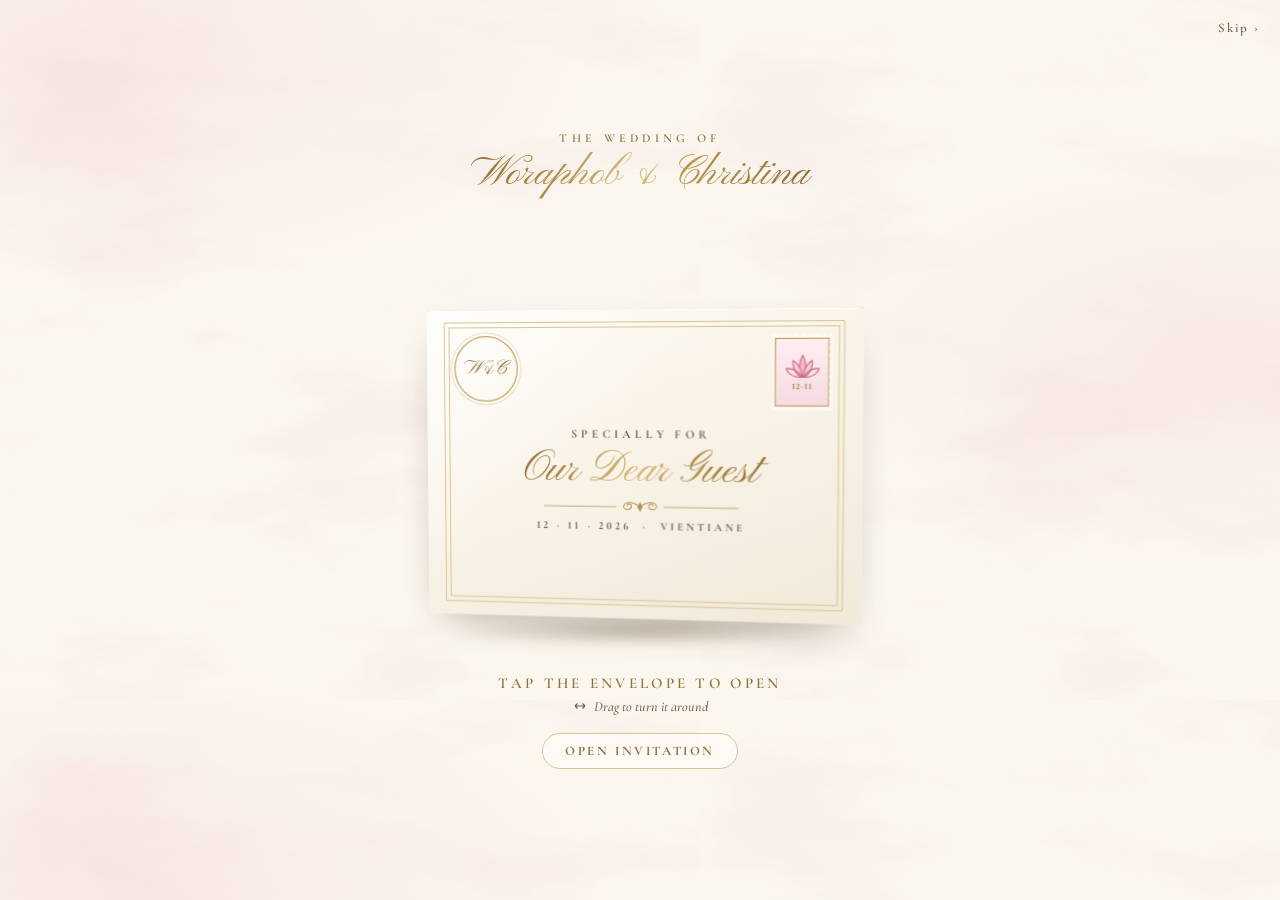
==== index.html @ e035a431 "Wedding e-invitation: 3D envelope landing page and invitation Co-Authored-By: Claude Opus 5.5 <norep" ====
<!DOCTYPE html>
<html lang="en">
<head>
<meta charset="UTF-8">
<meta name="viewport" content="width=device-width, initial-scale=1, viewport-fit=cover">
<title>Woraphob &amp; Christina — You're Invited</title>
<meta name="description" content="A personal invitation to the wedding of Woraphob & Christina — 12 November 2026.">
<link rel="preconnect" href="https://fonts.googleapis.com">
<link rel="preconnect" href="https://fonts.gstatic.com" crossorigin>
<link href="https://fonts.googleapis.com/css2?family=Pinyon+Script&family=Cormorant+Garamond:ital,wght@0,500;0,600;0,700;1,500&display=swap" rel="stylesheet">
<link rel="prefetch" href="invitation.html">
<style>
  :root {
    --ivory: #fbf7ef;
    --paper: #fffcf6;
    --paper-deep: #f3ebdc;
    --gold: #b4934a;
    --gold-dark: #8f7237;
    --gold-light: #d8c393;
    --ink: #3a3327;
    --ink-soft: #6b6250;
    --pink: #e7a3b3;
    --pink-deep: #c9677f;
    --pink-wash: rgba(240, 196, 206, 0.28);
    --script: 'Pinyon Script', cursive;
    --serif: 'Cormorant Garamond', Georgia, serif;
    color-scheme: light;
  }

  * { box-sizing: border-box; }
  html, body { margin: 0; height: 100%; }

  body {
    font-family: var(--serif);
    font-weight: 500;
    font-variant-numeric: lining-nums;
    color: var(--ink);
    background-color: var(--ivory);
    background-image:
      radial-gradient(60% 40% at 8% 6%, var(--pink-wash), transparent 70%),
      radial-gradient(50% 35% at 96% 40%, var(--pink-wash), transparent 70%),
      radial-gradient(60% 40% at 10% 100%, var(--pink-wash), transparent 70%),
      url("data:image/svg+xml,%3Csvg xmlns='http://www.w3.org/2000/svg' width='700' height='700'%3E%3Cfilter id='m'%3E%3CfeTurbulence type='fractalNoise' baseFrequency='.0045 .011' numOctaves='5' seed='11'/%3E%3CfeColorMatrix values='0 0 0 0 .86 0 0 0 0 .62 0 0 0 0 .68 0 0 0 -3.2 1.62'/%3E%3C/filter%3E%3Crect width='100%25' height='100%25' filter='url(%23m)' opacity='.22'/%3E%3C/svg%3E");
    overflow: hidden;
    -webkit-tap-highlight-color: transparent;
  }

  .page {
    min-height: 100svh;
    display: flex;
    flex-direction: column;
    align-items: center;
    justify-content: center;
    gap: 0;
    padding: calc(24px + env(safe-area-inset-top, 0px)) 16px calc(24px + env(safe-area-inset-bottom, 0px));
    text-align: center;
    transition: transform 0.9s cubic-bezier(.5, 0, .2, 1);
  }

  .eyebrow {
    margin: 0;
    font-size: 12px;
    font-weight: 600;
    letter-spacing: 0.36em;
    color: var(--gold-dark);
  }
  .couple {
    margin: 2px 0 0;
    font-family: var(--script);
    font-weight: 400;
    font-size: clamp(30px, 8.4vw, 42px);
    line-height: 1.3;
    padding: 0 0.25em;
    background: linear-gradient(100deg, #8a6d33 0%, #b4934a 30%, #d9bf7e 48%, #b4934a 64%, #8a6d33 100%);
    -webkit-background-clip: text;
    background-clip: text;
    -webkit-text-fill-color: transparent;
  }

  /* ================= 3D envelope ================= */
  .scene {
    position: relative;
    width: min(86vw, 440px);
    aspect-ratio: 1.42;
    margin: clamp(56px, 12vh, 110px) 0 clamp(30px, 6vh, 56px);
    perspective: 1400px;
    touch-action: none;
    cursor: grab;
    user-select: none;
    -webkit-user-select: none;
    outline: none;
  }
  .scene:active { cursor: grabbing; }
  .scene:focus-visible .env { filter: drop-shadow(0 0 6px rgba(180, 147, 74, 0.8)); }

  .ground {
    position: absolute;
    left: 8%;
    right: 8%;
    bottom: -26px;
    height: 30px;
    background: radial-gradient(closest-side, rgba(80, 60, 30, 0.28), transparent);
    filter: blur(4px);
    pointer-events: none;
  }

  .env {
    position: absolute;
    inset: 0;
    transform-style: preserve-3d;
    will-change: transform;
  }

  .face, .b-layer {
    position: absolute;
    inset: 0;
    -webkit-backface-visibility: hidden;
    backface-visibility: hidden;
    border-radius: 5px;
  }

  .paper {
    background:
      linear-gradient(135deg, rgba(255,255,255,.7), rgba(255,255,255,0) 40%),
      url("data:image/svg+xml,%3Csvg xmlns='http://www.w3.org/2000/svg' width='200' height='200'%3E%3Cfilter id='p'%3E%3CfeTurbulence type='fractalNoise' baseFrequency='.9' numOctaves='2' seed='3'/%3E%3CfeColorMatrix values='0 0 0 0 .55 0 0 0 0 .47 0 0 0 0 .33 0 0 0 .06 0'/%3E%3C/filter%3E%3Crect width='100%25' height='100%25' filter='url(%23p)'/%3E%3C/svg%3E"),
      linear-gradient(160deg, var(--paper) 0%, #faf4e8 55%, var(--paper-deep) 100%);
  }

  /* ---------- front (address side) ---------- */
  .front {
    transform: translateZ(1px);
    box-shadow: 0 1px 0 rgba(255,255,255,.8) inset, 0 18px 40px -18px rgba(70, 50, 20, 0.45);
    overflow: hidden;
  }
  .f-frame {
    position: absolute;
    inset: 4%;
    border: 1px solid var(--gold-light);
    border-radius: 2px;
  }
  .f-frame::after {
    content: "";
    position: absolute;
    inset: 4px;
    border: 0.5px solid var(--gold-light);
  }
  .monogram {
    position: absolute;
    top: 8.5%;
    left: 6.5%;
    width: 15%;
    aspect-ratio: 1;
    border-radius: 50%;
    border: 1px solid var(--gold);
    display: flex;
    align-items: center;
    justify-content: center;
    font-family: var(--script);
    font-size: clamp(14px, 4.2vw, 21px);
    color: var(--gold-dark);
    box-shadow: 0 0 0 3px var(--paper), 0 0 0 3.5px var(--gold-light);
  }
  .stamp {
    position: absolute;
    top: 8%;
    right: 6.5%;
    width: 14%;
    aspect-ratio: 0.82;
    background: #fff9f2;
    padding: 4px;
    filter: drop-shadow(0 1px 1.5px rgba(80, 60, 30, 0.3));
    -webkit-mask:
      linear-gradient(#000 0 0) content-box,
      radial-gradient(circle, transparent 1.8px, #000 2.1px) -3.5px -3.5px / 7px 7px;
            mask:
      linear-gradient(#000 0 0) content-box,
      radial-gradient(circle, transparent 1.8px, #000 2.1px) -3.5px -3.5px / 7px 7px;
  }
  .stamp-in {
    width: 100%;
    height: 100%;
    border: 1px solid var(--gold);
    background: linear-gradient(180deg, #fdeef1, #f7dbe2);
    display: flex;
    flex-direction: column;
    align-items: center;
    justify-content: center;
    gap: 1px;
    color: var(--gold-dark);
    font-size: clamp(6px, 1.7vw, 8.5px);
    font-weight: 700;
    letter-spacing: 0.1em;
  }
  .stamp-in svg { width: 70%; height: auto; }
  .addr {
    position: absolute;
    inset: 22% 10% 12%;
    display: flex;
    flex-direction: column;
    align-items: center;
    justify-content: center;
  }
  .addr .for {
    font-size: clamp(9px, 2.6vw, 12px);
    font-weight: 700;
    letter-spacing: 0.34em;
    color: var(--ink-soft);
  }
  .guest {
    margin: 2px 0 0;
    font-family: var(--script);
    font-weight: 400;
    font-size: clamp(28px, 8.6vw, 44px);
    line-height: 1.25;
    white-space: nowrap;
    padding: 0 0.3em;
    max-width: 100%;
    background: linear-gradient(100deg, #8a6d33 0%, #b4934a 30%, #d9bf7e 48%, #b4934a 64%, #8a6d33 100%);
    -webkit-background-clip: text;
    background-clip: text;
    -webkit-text-fill-color: transparent;
  }
  .addr .rule { width: 62%; height: 14px; color: var(--gold); margin-top: 2px; }
  .addr .when {
    margin-top: 6px;
    font-size: clamp(8px, 2.3vw, 11px);
    font-weight: 700;
    letter-spacing: 0.28em;
    color: var(--ink-soft);
  }

  /* ---------- back (flap side) ---------- */
  .back {
    position: absolute;
    inset: 0;
    transform-style: preserve-3d;
    transform: rotateY(180deg) translateZ(1px);
  }
  .liner {
    transform: translateZ(0);
    background-color: #f5dbe1;
    background-image:
      url("data:image/svg+xml,%3Csvg xmlns='http://www.w3.org/2000/svg' width='44' height='44' viewBox='0 0 44 44'%3E%3Cg fill='none' stroke='%23b4934a' stroke-width='.9' opacity='.55'%3E%3Cpath d='M22 30c-3-4-3-10 0-15 3 5 3 11 0 15z'/%3E%3Cpath d='M22 30c-5-1-8-6-7-11 4 2 6 6 7 11zM22 30c5-1 8-6 7-11-4 2-6 6-7 11z'/%3E%3C/g%3E%3C/svg%3E"),
      linear-gradient(180deg, #f8e3e8, #eec9d2);
    background-size: 22px 22px, auto;
    box-shadow: inset 0 0 18px rgba(150, 80, 100, 0.25);
  }
  .card {
    position: absolute;
    left: 5%;
    right: 5%;
    top: 5%;
    bottom: 5%;
    transform: translateZ(1px);
    -webkit-backface-visibility: hidden;
    backface-visibility: hidden;
    border-radius: 3px;
    display: flex;
    flex-direction: column;
    align-items: center;
    justify-content: flex-start;
    padding-top: 7%;
    box-shadow: 0 -4px 14px -6px rgba(60, 40, 20, 0.35);
  }
  .card::before {
    content: "";
    position: absolute;
    inset: 5%;
    border: 1px solid var(--gold-light);
    pointer-events: none;
  }
  .card .c-eyebrow {
    font-size: clamp(7px, 2vw, 10px);
    font-weight: 700;
    letter-spacing: 0.32em;
    color: var(--gold-dark);
  }
  .card .c-names {
    font-family: var(--script);
    font-size: clamp(18px, 5.4vw, 28px);
    line-height: 1.35;
    white-space: nowrap;
    color: var(--gold-dark);
  }
  .card .c-date {
    font-size: clamp(8px, 2.3vw, 11px);
    font-weight: 700;
    letter-spacing: 0.28em;
    color: var(--ink-soft);
  }
  .pocket {
    transform: translateZ(2px);
    border-radius: 5px;
    overflow: visible;
  }
  .pocket svg, .flap svg { position: absolute; inset: 0; width: 100%; height: 100%; display: block; overflow: visible; }

  .flap {
    position: absolute;
    left: 0;
    right: 0;
    top: 0;
    height: 60%;
    transform-origin: 50% 0;
    transform-style: preserve-3d;
    transform: translateZ(3px) rotateX(0deg);
  }
  .flap-out, .flap-in {
    position: absolute;
    inset: 0;
    -webkit-backface-visibility: hidden;
    backface-visibility: hidden;
  }
  .flap-out { filter: drop-shadow(0 3px 3px rgba(70, 50, 20, 0.22)); }
  .flap-in { transform: rotateX(180deg); }

  .seal {
    position: absolute;
    left: 50%;
    top: 100%;
    width: 20%;
    aspect-ratio: 1;
    transform: translate(-50%, -62%) translateZ(1px);
    -webkit-backface-visibility: hidden;
    backface-visibility: hidden;
  }
  .seal .half {
    position: absolute;
    inset: 0;
    transition: transform 0.5s cubic-bezier(.3, .6, .4, 1), opacity 0.5s ease;
  }
  .seal .half.l { clip-path: polygon(0 0, 52% 0, 46% 30%, 55% 52%, 45% 74%, 52% 100%, 0 100%); }
  .seal .half.r { clip-path: polygon(52% 0, 100% 0, 100% 100%, 52% 100%, 45% 74%, 55% 52%, 46% 30%); }
  .seal svg { width: 100%; height: 100%; display: block; filter: drop-shadow(0 2px 2px rgba(90, 30, 50, 0.35)); }

  /* ---------- open sequence ---------- */
  .env.is-open .seal .half.l { transform: translate(-14%, 10%) rotate(-24deg); opacity: 0; }
  .env.is-open .seal .half.r { transform: translate(14%, 10%) rotate(24deg); opacity: 0; }
  .env.is-open .flap { animation: flapOpen 0.9s cubic-bezier(.45, 0, .25, 1) 0.35s forwards; }
  .env.is-open .card { animation: cardOut 1s cubic-bezier(.3, .1, .2, 1) 1.2s forwards; }

  @keyframes flapOpen {
    0%   { transform: translateZ(3px) rotateX(0deg); }
    49%  { transform: translateZ(3px) rotateX(88deg); }
    51%  { transform: translateZ(-1px) rotateX(92deg); }
    100% { transform: translateZ(-1px) rotateX(180deg); }
  }
  @keyframes cardOut {
    to { transform: translateZ(1px) translateY(-68%); }
  }

  body.leaving .page { transform: scale(1.35) translateY(8%); }
  .veil {
    position: fixed;
    inset: 0;
    background: var(--ivory);
    opacity: 0;
    pointer-events: none;
    transition: opacity 0.8s ease;
    z-index: 10;
  }
  body.leaving .veil { opacity: 1; }

  /* ---------- hints & buttons ---------- */
  .hint {
    margin: 0;
    font-size: 15px;
    font-weight: 600;
    letter-spacing: 0.22em;
    text-transform: uppercase;
    color: var(--gold-dark);
    animation: breathe 2.6s ease-in-out infinite;
  }
  .sub-hint {
    margin: 6px 0 0;
    display: inline-flex;
    align-items: center;
    gap: 6px;
    font-size: 14px;
    font-style: italic;
    color: var(--ink-soft);
  }
  .sub-hint svg { width: 16px; height: 16px; }
  .open-btn {
    margin-top: 18px;
    padding: 9px 22px;
    border-radius: 999px;
    border: 1px solid var(--gold-light);
    background: rgba(255, 253, 248, 0.7);
    color: var(--gold-dark);
    font-family: var(--serif);
    font-size: 13px;
    font-weight: 700;
    letter-spacing: 0.2em;
    text-transform: uppercase;
    cursor: pointer;
  }
  .open-btn:hover { border-color: var(--gold); }
  .skip {
    position: fixed;
    top: calc(14px + env(safe-area-inset-top, 0px));
    right: 16px;
    font-size: 13px;
    font-weight: 600;
    letter-spacing: 0.16em;
    color: var(--ink-soft);
    text-decoration: none;
    padding: 6px 4px;
    z-index: 5;
  }
  .skip:hover { color: var(--gold-dark); }
  .controls {
    display: flex;
    flex-direction: column;
    align-items: center;
    transition: opacity 0.4s ease;
  }
  body.opening .controls, body.opening .skip { opacity: 0; pointer-events: none; }

  @keyframes breathe { 50% { opacity: 0.55; } }

  @media (prefers-reduced-motion: reduce) {
    .hint { animation: none; }
    .page { transition: none; }
  }
</style>
</head>
<body>
  <a class="skip" id="skip" href="invitation.html">Skip ›</a>

  <main class="page">
    <p class="eyebrow">THE WEDDING OF</p>
    <p class="couple">Woraphob &amp; Christina</p>

    <div class="scene" id="scene" tabindex="0" role="button" aria-label="Your invitation envelope. Press Enter to open it.">
      <div class="ground" aria-hidden="true"></div>
      <div class="env" id="env">

        <!-- FRONT: guest name -->
        <div class="face front paper">
          <div class="f-frame"></div>
          <div class="monogram" aria-hidden="true">W&amp;C</div>
          <div class="stamp" aria-hidden="true">
            <div class="stamp-in">
              <svg viewBox="0 0 54 40"><g fill="none" stroke="#c9677f" stroke-width="1.6" stroke-linejoin="round"><path d="M27 36 C21 28 21 14 27 4 C33 14 33 28 27 36 Z" fill="#f4bcc9"/><path d="M27 36 C18 34 12 24 13 12 C20 16 25 24 27 36" fill="#f7cdd7"/><path d="M27 36 C36 34 42 24 41 12 C34 16 29 24 27 36" fill="#f7cdd7"/><path d="M27 36 C16 38 6 32 3 24 C12 22 20 28 27 36"/><path d="M27 36 C38 38 48 32 51 24 C42 22 34 28 27 36"/></g></svg>
              <span>12·11</span>
            </div>
          </div>
          <div class="addr">
            <span class="for">SPECIALLY FOR</span>
            <p class="guest" id="guestName">Our Dear Guest</p>
            <svg class="rule" viewBox="0 0 320 22" aria-hidden="true" preserveAspectRatio="xMidYMid meet">
              <g fill="none" stroke="currentColor" stroke-linecap="round">
                <path d="M6 11 H122 M198 11 H314" stroke-width="1.2"/>
                <path d="M160 11 C150 2 136 2 134 9 C132 16 144 17 146 11 C148 6 140 5 139 9 M160 11 C170 2 184 2 186 9 C188 16 176 17 174 11 C172 6 180 5 181 9" stroke-width="1.6"/>
              </g>
              <path d="M160 3 L164 11 L160 19 L156 11 Z" fill="currentColor"/>
            </svg>
            <span class="when">12 · 11 · 2026 &nbsp;·&nbsp; VIENTIANE</span>
          </div>
        </div>

        <!-- BACK: flap, seal, card inside -->
        <div class="back">
          <div class="b-layer liner"></div>

          <div class="card paper">
            <span class="c-eyebrow">YOU ARE INVITED</span>
            <span class="c-names">Woraphob &amp; Christina</span>
            <span class="c-date">12 . 11 . 2026</span>
          </div>

          <div class="b-layer pocket">
            <svg viewBox="0 0 142 100" preserveAspectRatio="none" aria-hidden="true">
              <defs>
                <linearGradient id="pkSide" x1="0" y1="0" x2="1" y2="0">
                  <stop offset="0" stop-color="#f7f0e2"/><stop offset="1" stop-color="#fffaf1"/>
                </linearGradient>
                <linearGradient id="pkBottom" x1="0" y1="1" x2="0" y2="0">
                  <stop offset="0" stop-color="#fbf5ea"/><stop offset="1" stop-color="#fffdf8"/>
                </linearGradient>
              </defs>
              <!-- side flaps -->
              <path d="M0 2 Q0 0 2 0 L66 52 L2 100 Q0 100 0 98 Z" fill="url(#pkSide)"/>
              <path d="M142 2 Q142 0 140 0 L76 52 L140 100 Q142 100 142 98 Z" fill="url(#pkSide)"/>
              <!-- bottom flap -->
              <path d="M0 98 L64 46 Q71 41 78 46 L142 98 Q142 100 139 100 H3 Q0 100 0 98 Z" fill="url(#pkBottom)"/>
              <g fill="none" stroke="#d9c9a6" stroke-width=".35">
                <path d="M0 98 L64 46 Q71 41 78 46 L142 98"/>
              </g>
              <path d="M3 99 H139" stroke="#d8c393" stroke-width=".6" fill="none"/>
            </svg>
          </div>

          <div class="flap" id="flap">
            <div class="flap-out">
              <svg viewBox="0 0 142 60" preserveAspectRatio="none" aria-hidden="true">
                <defs>
                  <linearGradient id="flapG" x1="0" y1="0" x2="0" y2="1">
                    <stop offset="0" stop-color="#fbf5ea"/><stop offset="1" stop-color="#fffdf8"/>
                  </linearGradient>
                </defs>
                <path d="M0 0 H142 L79 55 Q71 61 63 55 Z" fill="url(#flapG)"/>
                <path d="M4 1.2 H138 L78.5 53.3 Q71 59 63.5 53.3 Z" fill="none" stroke="#b4934a" stroke-width=".5" opacity=".8"/>
              </svg>
            </div>
            <div class="flap-in">
              <svg viewBox="0 0 142 60" preserveAspectRatio="none" aria-hidden="true">
                <defs>
                  <pattern id="linerPat" width="11" height="11" patternUnits="userSpaceOnUse">
                    <path d="M5.5 8c-.8-1-.8-2.6 0-3.8.8 1.2.8 2.8 0 3.8z" fill="none" stroke="#b4934a" stroke-width=".3" opacity=".6"/>
                  </pattern>
                </defs>
                <path d="M0 60 H142 L79 5 Q71 -1 63 5 Z" fill="#f2d0d8"/>
                <path d="M0 60 H142 L79 5 Q71 -1 63 5 Z" fill="url(#linerPat)"/>
                <path d="M4 58.8 H138 L78.5 6.7 Q71 1 63.5 6.7 Z" fill="none" stroke="#b4934a" stroke-width=".6"/>
              </svg>
            </div>
            <div class="seal" aria-hidden="true">
              <div class="half l"><svg viewBox="0 0 100 100"><use href="#waxSeal"/></svg></div>
              <div class="half r"><svg viewBox="0 0 100 100"><use href="#waxSeal"/></svg></div>
            </div>
          </div>
        </div>
      </div>
    </div>

    <div class="controls">
      <p class="hint" id="hint">Tap the envelope to open</p>
      <p class="sub-hint">
        <svg viewBox="0 0 16 16" fill="none" stroke="currentColor" stroke-width="1.1" aria-hidden="true"><path d="M3 8 H13 M3 8 L5.5 5.5 M3 8 L5.5 10.5 M13 8 L10.5 5.5 M13 8 L10.5 10.5"/></svg>
        Drag to turn it around
      </p>
      <button class="open-btn" id="openBtn" type="button">Open invitation</button>
    </div>
  </main>
  <div class="veil" aria-hidden="true"></div>

  <!-- wax seal artwork -->
  <svg width="0" height="0" style="position:absolute" aria-hidden="true">
    <defs>
      <radialGradient id="wax" cx=".36" cy=".3" r=".8">
        <stop offset="0" stop-color="#e59aac"/>
        <stop offset=".45" stop-color="#c25c77"/>
        <stop offset="1" stop-color="#8b2f4b"/>
      </radialGradient>
      <radialGradient id="waxIn" cx=".6" cy=".7" r=".7">
        <stop offset="0" stop-color="#d77891"/>
        <stop offset="1" stop-color="#a8425f"/>
      </radialGradient>
      <g id="waxSeal">
        <path d="M50 3 C60 2 66 8 74 9 C83 11 90 18 93 27 C96 35 98 42 97 51 C96 61 99 68 93 76 C87 85 79 90 70 94 C61 98 55 97 48 97 C39 98 31 96 24 91 C16 86 9 80 6 71 C2 62 3 55 3 47 C3 38 5 31 11 23 C17 15 24 10 33 6 C39 4 44 3 50 3 Z" fill="url(#wax)"/>
        <circle cx="50" cy="50" r="31" fill="url(#waxIn)" stroke="#8b2f4b" stroke-width="1.4"/>
        <circle cx="50" cy="50" r="27" fill="none" stroke="#f0b6c4" stroke-width=".9" opacity=".7"/>
        <g fill="none" stroke="#f7d3dc" stroke-width="1.8" stroke-linejoin="round" opacity=".95" transform="translate(23 30)">
          <path d="M27 36 C21 28 21 14 27 4 C33 14 33 28 27 36 Z"/>
          <path d="M27 36 C18 34 12 24 13 12 C20 16 25 24 27 36"/>
          <path d="M27 36 C36 34 42 24 41 12 C34 16 29 24 27 36"/>
          <path d="M27 36 C16 38 6 32 3 24 C12 22 20 28 27 36"/>
          <path d="M27 36 C38 38 48 32 51 24 C42 22 34 28 27 36"/>
        </g>
        <path d="M22 26 C28 16 40 11 52 12" fill="none" stroke="#fff" stroke-width="3" stroke-linecap="round" opacity=".35"/>
      </g>
    </defs>
  </svg>

<script>
(function () {
  /* ---------- guest name from the link: ?g=<base64url name> or ?name=<plain> ---------- */
  var params = new URLSearchParams(location.search);
  function decodeName(g) {
    try {
      var b64 = g.replace(/-/g, '+').replace(/_/g, '/');
      while (b64.length % 4) b64 += '=';
      var bin = atob(b64);
      var bytes = new Uint8Array(bin.length);
      for (var i = 0; i < bin.length; i++) bytes[i] = bin.charCodeAt(i);
      return new TextDecoder().decode(bytes).trim();
    } catch (e) { return ''; }
  }
  var guest = (params.get('g') ? decodeName(params.get('g')) : (params.get('name') || '')).slice(0, 80);
  var nameEl = document.getElementById('guestName');
  if (guest) {
    nameEl.textContent = guest;
    document.title = 'For ' + guest + ' — Woraphob & Christina';
  }

  // shrink the name until it fits the envelope
  function fitName() {
    nameEl.style.fontSize = '';
    var box = nameEl.parentElement.clientWidth;
    var size = parseFloat(getComputedStyle(nameEl).fontSize);
    while (nameEl.scrollWidth > box && size > 14) {
      size -= 1;
      nameEl.style.fontSize = size + 'px';
    }
  }

  var target = 'invitation.html' + location.search;
  document.getElementById('skip').href = target;

  /* ---------- rotation state ---------- */
  var scene = document.getElementById('scene');
  var env = document.getElementById('env');
  var reduce = matchMedia('(prefers-reduced-motion: reduce)').matches;
  var rx = -8, ry = -14;           // user-controlled pose
  var drag = null, opening = false, t0 = performance.now();

  function render(now) {
    var sway = (drag || opening || reduce) ? 0 : 1;
    var t = (now - t0) / 1000;
    var sx = Math.sin(t * 0.9) * 3 * sway;
    var sy = Math.sin(t * 0.6) * 7 * sway;
    env.style.transform = 'rotateX(' + (rx + sx) + 'deg) rotateY(' + (ry + sy) + 'deg)';
    if (!drag && !opening) rx += (-6 - rx) * 0.03;      // drift back to a gentle tilt
    requestAnimationFrame(render);
  }
  requestAnimationFrame(render);

  scene.addEventListener('pointerdown', function (e) {
    if (opening) return;
    drag = { x: e.clientX, y: e.clientY, rx: rx, ry: ry, t: performance.now(), moved: 0 };
    scene.setPointerCapture(e.pointerId);
  });
  scene.addEventListener('pointermove', function (e) {
    if (!drag) return;
    var dx = e.clientX - drag.x, dy = e.clientY - drag.y;
    drag.moved = Math.max(drag.moved, Math.abs(dx) + Math.abs(dy));
    ry = drag.ry + dx * 0.55;
    rx = Math.max(-40, Math.min(40, drag.rx - dy * 0.35));
  });
  function endDrag(e) {
    if (!drag) return;
    var tap = drag.moved < 8 && performance.now() - drag.t < 500;
    drag = null;
    if (tap && e.type === 'pointerup') open();
  }
  scene.addEventListener('pointerup', endDrag);
  scene.addEventListener('pointercancel', endDrag);
  scene.addEventListener('keydown', function (e) {
    if (e.key === 'Enter' || e.key === ' ') { e.preventDefault(); open(); }
  });
  document.getElementById('openBtn').addEventListener('click', open);

  /* ---------- open sequence ---------- */
  function tween(fromX, fromY, toX, toY, ms, done) {
    var start = performance.now();
    (function step(now) {
      var p = Math.min(1, (now - start) / ms);
      var k = p < 0.5 ? 4 * p * p * p : 1 - Math.pow(-2 * p + 2, 3) / 2;
      rx = fromX + (toX - fromX) * k;
      ry = fromY + (toY - fromY) * k;
      if (p < 1) requestAnimationFrame(step); else done();
    })(performance.now());
  }

  function leave() {
    document.body.classList.add('leaving');
    setTimeout(function () { location.href = target; }, reduce ? 150 : 850);
  }

  function open() {
    if (opening) return;
    opening = true;
    document.body.classList.add('opening');
    if (reduce) { leave(); return; }
    // turn to the flap side (nearest 180° + n·360°)
    var toY = 180 + 360 * Math.round((ry - 180) / 360);
    var turn = Math.abs(toY - ry) > 4 ? 900 : 200;
    tween(rx, ry, 0, toY, turn, function () {
      env.classList.add('is-open');
      setTimeout(leave, 2300);
    });
  }

  if (document.fonts && document.fonts.ready) document.fonts.ready.then(fitName);
  fitName();
  addEventListener('resize', fitName);
  // coming back via the browser's back button: reset
  addEventListener('pageshow', function (e) { if (e.persisted) location.reload(); });
})();
</script>
</body>
</html>
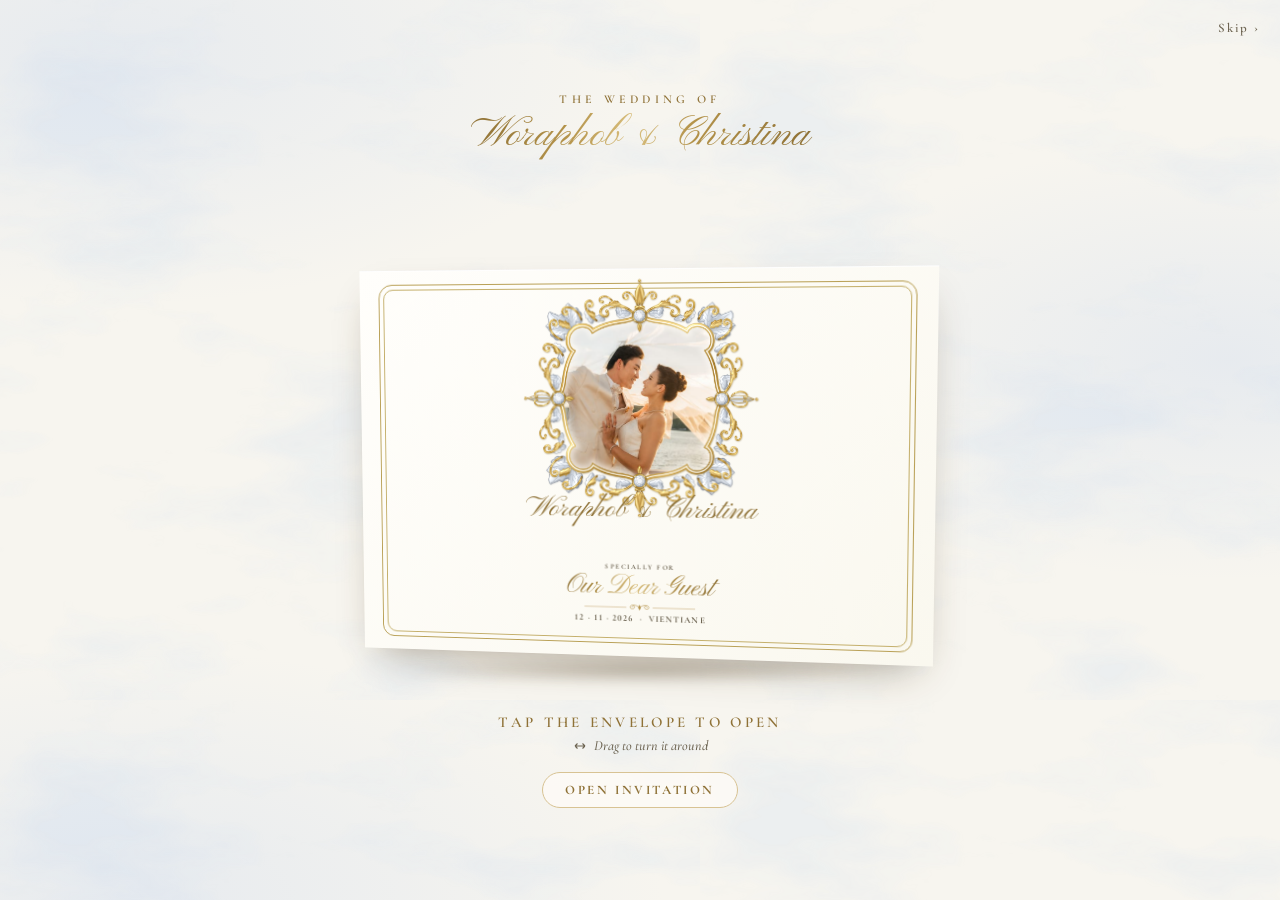
==== commit 4702feb6: "Restyle invitation with cornflowers and printed envelope schedule" ====
--- a/index.html
+++ b/index.html
@@ -19,9 +19,9 @@
     --gold-light: #d8c393;
     --ink: #3a3327;
     --ink-soft: #6b6250;
-    --pink: #e7a3b3;
-    --pink-deep: #c9677f;
-    --pink-wash: rgba(240, 196, 206, 0.28);
+    --blue: #7899d8;
+    --blue-deep: #456ab0;
+    --blue-wash: rgba(174, 198, 238, 0.22);
     --script: 'Pinyon Script', cursive;
     --serif: 'Cormorant Garamond', Georgia, serif;
     color-scheme: light;
@@ -37,10 +37,10 @@
     color: var(--ink);
     background-color: var(--ivory);
     background-image:
-      radial-gradient(60% 40% at 8% 6%, var(--pink-wash), transparent 70%),
-      radial-gradient(50% 35% at 96% 40%, var(--pink-wash), transparent 70%),
-      radial-gradient(60% 40% at 10% 100%, var(--pink-wash), transparent 70%),
-      url("data:image/svg+xml,%3Csvg xmlns='http://www.w3.org/2000/svg' width='700' height='700'%3E%3Cfilter id='m'%3E%3CfeTurbulence type='fractalNoise' baseFrequency='.0045 .011' numOctaves='5' seed='11'/%3E%3CfeColorMatrix values='0 0 0 0 .86 0 0 0 0 .62 0 0 0 0 .68 0 0 0 -3.2 1.62'/%3E%3C/filter%3E%3Crect width='100%25' height='100%25' filter='url(%23m)' opacity='.22'/%3E%3C/svg%3E");
+      radial-gradient(60% 40% at 8% 6%, var(--blue-wash), transparent 70%),
+      radial-gradient(50% 35% at 96% 40%, var(--blue-wash), transparent 70%),
+      radial-gradient(60% 40% at 10% 100%, var(--blue-wash), transparent 70%),
+      url("data:image/svg+xml,%3Csvg xmlns='http://www.w3.org/2000/svg' width='700' height='700'%3E%3Cfilter id='m'%3E%3CfeTurbulence type='fractalNoise' baseFrequency='.0045 .011' numOctaves='5' seed='11'/%3E%3CfeColorMatrix values='0 0 0 0 .55 0 0 0 0 .68 0 0 0 0 .86 0 0 0 -3.2 1.62'/%3E%3C/filter%3E%3Crect width='100%25' height='100%25' filter='url(%23m)' opacity='.22'/%3E%3C/svg%3E");
     overflow: hidden;
     -webkit-tap-highlight-color: transparent;
   }
@@ -423,6 +423,27 @@
     .hint { animation: none; }
     .page { transition: none; }
   }
+
+/* Ivory scalloped stationery, matched to the printed envelope reference. */
+body { overflow:auto; background-color:#f7f5ef; }
+.scene { width:min(90vw,580px); aspect-ratio:1.49; }
+.paper { background-color:#fffef8; background-image:linear-gradient(135deg,#fffefb,#faf8ef); }
+.face,.b-layer,.pocket { border-radius:0; }
+.f-frame { inset:3.5%; border-color:#b9a056; border-radius:14px 14px 12px 12px; }
+.f-frame::after { border-color:#c4af6b; border-radius:10px; }
+.envelope-portrait { position:absolute; width:43%;height:60%;left:28.5%;top:3%;overflow:visible; }
+.envelope-names { position:absolute;top:57%;left:4%;right:4%;margin:0;color:var(--gold-dark);font-family:var(--script);font-size:clamp(17px,4.8vw,29px); }
+.addr { inset:72% 12% 5%;justify-content:center; }
+.addr .for { font-size:7px;letter-spacing:.22em; }
+.guest { font-size:clamp(18px,5vw,28px);line-height:1.05; }
+.addr .when { font-size:clamp(6px,1.7vw,9px);margin-top:2px;letter-spacing:.12em; }
+.addr .rule { height:8px; }
+.flap { height:63%; }
+.seal { top:19%;width:22%;left:39%;transform:translateZ(1px);aspect-ratio:100/120; }
+.seal svg { filter:none; }
+.liner { background:#e7edf7;box-shadow:inset 0 0 18px #c7d2e5; }
+.card { border-radius:30% 30% 4px 4px / 12% 12% 4px 4px; }
+@media(max-height:650px){.scene{margin:50px 0 26px}.page{padding-top:45px}.couple{font-size:30px}}
 </style>
 </head>
 <body>
@@ -439,14 +460,217 @@
         <!-- FRONT: guest name -->
         <div class="face front paper">
           <div class="f-frame"></div>
-          <div class="monogram" aria-hidden="true">W&amp;C</div>
-          <div class="stamp" aria-hidden="true">
-            <div class="stamp-in">
-              <svg viewBox="0 0 54 40"><g fill="none" stroke="#c9677f" stroke-width="1.6" stroke-linejoin="round"><path d="M27 36 C21 28 21 14 27 4 C33 14 33 28 27 36 Z" fill="#f4bcc9"/><path d="M27 36 C18 34 12 24 13 12 C20 16 25 24 27 36" fill="#f7cdd7"/><path d="M27 36 C36 34 42 24 41 12 C34 16 29 24 27 36" fill="#f7cdd7"/><path d="M27 36 C16 38 6 32 3 24 C12 22 20 28 27 36"/><path d="M27 36 C38 38 48 32 51 24 C42 22 34 28 27 36"/></g></svg>
-              <span>12·11</span>
-            </div>
-          </div>
-          <div class="addr">
+          <svg class="envelope-portrait" viewBox="0 0 420 420" role="img"
+          aria-label="Woraphob and Christina in an ornate gold frame">
+          <defs><linearGradient id="gGold" x1="0" y1="0" x2="1" y2="1">
+        <stop offset="0" stop-color="#e6c877" />
+        <stop offset=".22" stop-color="#b38a36" />
+        <stop offset=".42" stop-color="#ecd28a" />
+        <stop offset=".62" stop-color="#a47c2e" />
+        <stop offset=".82" stop-color="#d2ad5c" />
+        <stop offset="1" stop-color="#86652a" />
+      </linearGradient>
+            <radialGradient id="gStone" cx=".38" cy=".32" r=".75">
+              <stop offset="0" stop-color="#ffffff" />
+              <stop offset=".35" stop-color="#eef1f5" />
+              <stop offset=".72" stop-color="#bfc6cf" />
+              <stop offset="1" stop-color="#858e9b" />
+            </radialGradient>
+            <linearGradient id="gSilver" x1="0" y1="0" x2="0" y2="1">
+              <stop offset="0" stop-color="#f7f8fa" />
+              <stop offset=".35" stop-color="#d3d8de" />
+              <stop offset="1" stop-color="#8f97a3" />
+            </linearGradient>
+
+            <!-- metallic bevel for the gold -->
+            <filter id="fGold" x="-15%" y="-15%" width="130%" height="130%" color-interpolation-filters="sRGB">
+              <feGaussianBlur in="SourceAlpha" stdDeviation="1" result="blur" />
+              <feSpecularLighting in="blur" surfaceScale="2.4" specularConstant=".9" specularExponent="22"
+                lighting-color="#fffae6" result="spec">
+                <feDistantLight azimuth="235" elevation="48" />
+              </feSpecularLighting>
+              <feComposite in="spec" in2="SourceAlpha" operator="in" result="specIn" />
+              <feComposite in="SourceGraphic" in2="specIn" operator="arithmetic" k1="0" k2="1" k3=".45" k4="0"
+                result="lit" />
+              <feDropShadow in="lit" dx=".5" dy="1.2" stdDeviation="1" flood-color="#6a4e1c" flood-opacity=".38" />
+            </filter>
+            <filter id="fSilver" x="-15%" y="-15%" width="130%" height="130%" color-interpolation-filters="sRGB">
+              <feGaussianBlur in="SourceAlpha" stdDeviation=".9" result="blur" />
+              <feSpecularLighting in="blur" surfaceScale="2" specularConstant=".8" specularExponent="14"
+                lighting-color="#ffffff" result="spec">
+                <feDistantLight azimuth="235" elevation="50" />
+              </feSpecularLighting>
+              <feComposite in="spec" in2="SourceAlpha" operator="in" result="specIn" />
+              <feComposite in="SourceGraphic" in2="specIn" operator="arithmetic" k1="0" k2="1" k3=".35" k4="0"
+                result="lit" />
+              <feDropShadow in="lit" dx=".4" dy="1" stdDeviation=".9" flood-color="#5d6470" flood-opacity=".3" />
+            </filter>
+            <filter id="fGlow" x="-10%" y="-10%" width="120%" height="120%">
+              <feGaussianBlur stdDeviation="5" />
+            </filter>
+
+            <!-- photo opening: four arches with pointed peaks, joined by diagonal lobes -->
+            <path id="pOpen" pathLength="1"
+              d="M210,64 C202,69 192,73 180,74.5 C158,77 138,83 124,93 C120,80 100,78 89,89 C78,100 80,120 93,124 C83,138 77,158 74.5,180 C73,192 69,202 64,210 C69,218 73,228 74.5,240 C77,262 83,282 93,296 C80,300 78,320 89,331 C100,342 120,340 124,327 C138,337 158,343 180,345.5 C192,347 202,351 210,356 C218,351 228,347 240,345.5 C262,343 282,337 296,327 C300,340 320,342 331,331 C342,320 340,300 327,296 C337,282 343,262 345.5,240 C347,228 351,218 356,210 C351,202 347,192 345.5,180 C343,158 337,138 327,124 C340,120 342,100 331,89 C320,78 300,80 296,93 C282,83 262,77 240,74.5 C228,73 218,69 210,64 Z" />
+            <clipPath id="clipOpen">
+              <path
+                d="M210,64 C202,69 192,73 180,74.5 C158,77 138,83 124,93 C120,80 100,78 89,89 C78,100 80,120 93,124 C83,138 77,158 74.5,180 C73,192 69,202 64,210 C69,218 73,228 74.5,240 C77,262 83,282 93,296 C80,300 78,320 89,331 C100,342 120,340 124,327 C138,337 158,343 180,345.5 C192,347 202,351 210,356 C218,351 228,347 240,345.5 C262,343 282,337 296,327 C300,340 320,342 331,331 C342,320 340,300 327,296 C337,282 343,262 345.5,240 C347,228 351,218 356,210 C351,202 347,192 345.5,180 C343,158 337,138 327,124 C340,120 342,100 331,89 C320,78 300,80 296,93 C282,83 262,77 240,74.5 C228,73 218,69 210,64 Z" />
+            </clipPath>
+
+            <!-- acanthus leaf, base at 0,0 pointing +x -->
+            <path id="pLeaf"
+              d="M0,0 C4,-8 10,-12 16,-10 C16,-16 22,-19 27,-15 C29,-20 36,-20 38,-15 C42,-15 46,-10 46,-5 C40,-4 36,0 30,1 C32,5 28,9 22,6 C20,10 12,10 10,5 C6,6 2,4 0,0 Z" />
+            <g id="leafS">
+              <use href="#pLeaf" fill="url(#gSilver)" stroke="#8b93a0" stroke-width=".8" />
+              <path
+                d="M3,0 C14,-3 28,-5 44,-6 M16,-3 C18,-7 22,-10 25,-12 M26,-4 C29,-8 32,-11 35,-13 M14,-1 C16,2 18,4 21,5"
+                fill="none" stroke="#858d99" stroke-width=".8" />
+            </g>
+            <g id="leafG">
+              <use href="#pLeaf" fill="url(#gGold)" />
+              <path d="M3,0 C14,-3 28,-5 44,-6" fill="none" stroke="#8a6b2f" stroke-width=".8" />
+            </g>
+
+            <!-- brilliant-cut stone in a gold setting -->
+            <symbol id="gem" viewBox="-14 -14 28 28">
+              <circle r="12.6" fill="url(#gGold)" stroke="#7a5f28" stroke-width=".6" />
+              <g fill="#e7cf8c" stroke="#7a5f28" stroke-width=".4">
+                <circle cx="7.6" cy="-7.6" r="2.3" />
+                <circle cx="-7.6" cy="-7.6" r="2.3" />
+                <circle cx="7.6" cy="7.6" r="2.3" />
+                <circle cx="-7.6" cy="7.6" r="2.3" />
+              </g>
+              <circle r="9.8" fill="url(#gStone)" stroke="#6f7784" stroke-width=".5" />
+              <path
+                d="M9.6 0L4.25 1.76L6.79 6.79L1.76 4.25L0 9.6L-1.76 4.25L-6.79 6.79L-4.25 1.76L-9.6 0L-4.25 -1.76L-6.79 -6.79L-1.76 -4.25L0 -9.6L1.76 -4.25L6.79 -6.79L4.25 -1.76Z"
+                fill="#ffffff" fill-opacity=".55" stroke="#8e96a2" stroke-width=".35" />
+              <polygon points="4.25,1.76 1.76,4.25 -1.76,4.25 -4.25,1.76 -4.25,-1.76 -1.76,-4.25 1.76,-4.25 4.25,-1.76"
+                fill="#f4f6f9" stroke="#9aa2ad" stroke-width=".4" />
+              <g stroke="#ffffff" stroke-width=".4" stroke-opacity=".9">
+                <path
+                  d="M4.25 1.76L8.87 3.67M1.76 4.25L3.67 8.87M-1.76 4.25L-3.67 8.87M-4.25 1.76L-8.87 3.67M-4.25 -1.76L-8.87 -3.67M-1.76 -4.25L-3.67 -8.87M1.76 -4.25L3.67 -8.87M4.25 -1.76L8.87 -3.67" />
+              </g>
+              <path d="M3 5.5 L7 2 L5 7 Z M-6 -3 L-3 -6 L-7 -6 Z" fill="#7d8694" fill-opacity=".45" />
+              <path d="M-3.4 -7.2 L-2.7 -4.6 L-0.2 -3.9 L-2.7 -3.2 L-3.4 -0.6 L-4.1 -3.2 L-6.6 -3.9 L-4.1 -4.6 Z"
+                fill="#fff" />
+            </symbol>
+
+            <!-- ===== one quadrant of silver filigree (top-left), mirrored into four ===== -->
+            <g id="silverQuad">
+              <g transform="translate(210 210)">
+                <g id="silverHalf">
+                  <use href="#leafS" transform="translate(-106 -136) rotate(-118) scale(.92)" />
+                  <use href="#leafS" transform="translate(-86 -134) rotate(-97) scale(.62)" />
+                  <use href="#leafS" transform="translate(-16 -152) rotate(188) scale(.56)" />
+                  <use href="#leafS" transform="translate(-62 -141) rotate(-156) scale(.5)" />
+                  <use href="#leafS" transform="translate(-34 -148) rotate(-122) scale(.46) scale(1 -1)" />
+                </g>
+                <use href="#silverHalf" transform="matrix(0 1 1 0 0 0)" />
+                <use href="#leafS" transform="translate(-124 -124) rotate(-135) scale(1.1)" />
+                <use href="#leafS" transform="translate(-127 -121) rotate(-166) scale(.72)" />
+                <use href="#leafS" transform="translate(-121 -127) rotate(-104) scale(.72) scale(1 -1)" />
+                <!-- side tip spear (upper half; mirrored below) -->
+                <path d="M-160 0 C-167 -8 -184 -9.5 -206 0 Z" fill="url(#gSilver)" stroke="#b08d44"
+                  stroke-width="1.1" />
+              </g>
+            </g>
+
+            <!-- ===== one quadrant of gold scrollwork (top-left), mirrored into four ===== -->
+            <g id="goldQuad">
+              <g transform="translate(210 210)">
+                <g id="goldHalf" fill="none" stroke="url(#gGold)" stroke-linecap="round">
+                  <!-- S1: large C-scroll sweeping from the gem and curling onto the band -->
+                  <path
+                    d="M-12 -153 C-22 -163 -38 -170 -54 -168 C-70 -166 -76 -153 -66 -148 C-58 -145 -54 -153 -59 -156"
+                    stroke-width="4.2" />
+                  <path d="M-20 -159 C-32 -165 -46 -165 -55 -161" stroke-width="1.4" />
+                  <!-- S2: tendril curling up -->
+                  <path d="M-46 -168 C-50 -179 -60 -185 -68 -182 C-75 -179 -73 -171 -67 -173" stroke-width="3" />
+                  <!-- S3: scroll above the lobe -->
+                  <path
+                    d="M-78 -140 C-88 -146 -97 -156 -98 -166 C-99 -175 -90 -178 -86 -172 C-83 -167 -88 -163 -91 -166"
+                    stroke-width="3.6" />
+                  <!-- S4: curl beside the diagonal (pairs with its mirror) -->
+                  <path
+                    d="M-106 -142 C-110 -154 -120 -164 -132 -164 C-142 -164 -144 -152 -136 -151 C-131 -150 -130 -156 -134 -157"
+                    stroke-width="3.4" />
+                  <g fill="url(#gGold)" stroke="none">
+                    <circle cx="-59" cy="-156" r="3" />
+                    <circle cx="-67" cy="-173" r="2.4" />
+                    <circle cx="-91" cy="-166" r="2.7" />
+                    <circle cx="-134" cy="-157" r="2.6" />
+                    <!-- pendant drop under the gem (half) -->
+                    <path d="M0 -137 C-4.5 -133 -6 -127 0 -119 Z" />
+                  </g>
+                  <use href="#leafG" stroke="none" transform="translate(-34 -168) rotate(-160) scale(.46)" />
+                  <use href="#leafG" stroke="none" transform="translate(-80 -146) rotate(-128) scale(.4)" />
+                </g>
+                <use href="#goldHalf" transform="matrix(0 1 1 0 0 0)" />
+                <!-- diagonal gold leaf between the paired curls -->
+                <use href="#leafG" transform="translate(-126 -126) rotate(-135) scale(.56)" />
+
+                <!-- top finial: half fleur-de-lis -->
+                <g fill="url(#gGold)">
+                  <path d="M0 -159.5 L-8 -159.5 C-9.5 -161.5 -9.5 -164 -8 -165.5 L0 -165.5 Z" />
+                  <path d="M0 -165.5 C-4 -171 -9.5 -180 -8.5 -189 C-7.5 -195 -4 -199 0 -206 Z" />
+                  <circle cx="0" cy="-210" r="2.6" />
+                </g>
+                <path
+                  d="M-3.5 -166 C-8 -179 -16 -191 -24 -190 C-32 -189 -31.5 -178 -24.5 -178 C-20.5 -178 -19.5 -183 -23 -184.5"
+                  fill="none" stroke="url(#gGold)" stroke-width="3" stroke-linecap="round" />
+                <circle cx="-23" cy="-184.5" r="2.2" fill="url(#gGold)" />
+
+                <!-- side tip: collar + curls (upper half) -->
+                <path d="M-156 0 L-156 -6 C-159.5 -6 -162 -3 -162 0 Z" fill="url(#gGold)" />
+                <path d="M-165 -6 C-172 -14 -186 -16 -191.5 -9.5 C-194.5 -5 -190.5 -0.5 -187 -3.5" fill="none"
+                  stroke="url(#gGold)" stroke-width="2.6" stroke-linecap="round" />
+                <circle cx="-209.5" cy="0" r="2.5" fill="url(#gGold)" />
+              </g>
+            </g>
+          </defs>
+
+          <!-- silver filigree behind -->
+          <g class="fr-silver" filter="url(#fSilver)">
+            <use href="#silverQuad" />
+            <use href="#silverQuad" transform="translate(420 0) scale(-1 1)" />
+            <use href="#silverQuad" transform="translate(0 420) scale(1 -1)" />
+            <use href="#silverQuad" transform="translate(420 420) scale(-1 -1)" />
+          </g>
+
+          <!-- main gold band (draws in) -->
+          <g filter="url(#fGold)">
+            <use href="#pOpen" class="band-draw" fill="none" stroke="url(#gGold)" stroke-width="13"
+              stroke-linejoin="round" />
+            <use href="#pOpen" class="band-draw" fill="none" stroke="#fbf5e8" stroke-width="6"
+              stroke-linejoin="round" />
+          </g>
+
+          <!-- photo -->
+          <g class="fr-photo" clip-path="url(#clipOpen)">
+            <rect x="60" y="60" width="300" height="300" fill="#f1eadb" />
+            <image href="images/groom-bride.jpeg" x="-274" y="-137" width="952" height="635"
+              preserveAspectRatio="xMidYMid slice" />
+            <use href="#pOpen" fill="none" stroke="#fffdf7" stroke-width="14" opacity=".6" filter="url(#fGlow)" />
+          </g>
+          <use href="#pOpen" class="band-draw" fill="none" stroke="url(#gGold)" stroke-width="2.4"
+            stroke-linejoin="round" />
+
+          <!-- gold scrollwork -->
+          <g class="fr-orn" filter="url(#fGold)">
+            <use href="#goldQuad" />
+            <use href="#goldQuad" transform="translate(420 0) scale(-1 1)" />
+            <use href="#goldQuad" transform="translate(0 420) scale(1 -1)" />
+            <use href="#goldQuad" transform="translate(420 420) scale(-1 -1)" />
+          </g>
+
+          <!-- stones -->
+          <g class="fr-gems" filter="drop-shadow(0 1px 1.5px rgba(80,60,20,.4))">
+            <use href="#gem" x="195" y="47" width="30" height="30" />
+            <use href="#gem" x="195" y="343" width="30" height="30" />
+            <use href="#gem" x="47" y="195" width="30" height="30" />
+            <use href="#gem" x="343" y="195" width="30" height="30" />
+          </g>
+        </svg><p class="envelope-names">Woraphob &amp; Christina</p><div class="addr">
             <span class="for">SPECIALLY FOR</span>
             <p class="guest" id="guestName">Our Dear Guest</p>
             <svg class="rule" viewBox="0 0 320 22" aria-hidden="true" preserveAspectRatio="xMidYMid meet">
@@ -474,10 +698,10 @@
             <svg viewBox="0 0 142 100" preserveAspectRatio="none" aria-hidden="true">
               <defs>
                 <linearGradient id="pkSide" x1="0" y1="0" x2="1" y2="0">
-                  <stop offset="0" stop-color="#f7f0e2"/><stop offset="1" stop-color="#fffaf1"/>
+                  <stop offset="0" stop-color="#fffdf8"/><stop offset="1" stop-color="#fffdf8"/>
                 </linearGradient>
                 <linearGradient id="pkBottom" x1="0" y1="1" x2="0" y2="0">
-                  <stop offset="0" stop-color="#fbf5ea"/><stop offset="1" stop-color="#fffdf8"/>
+                  <stop offset="0" stop-color="#fffdf8"/><stop offset="1" stop-color="#fffdf8"/>
                 </linearGradient>
               </defs>
               <!-- side flaps -->
@@ -485,10 +709,8 @@
               <path d="M142 2 Q142 0 140 0 L76 52 L140 100 Q142 100 142 98 Z" fill="url(#pkSide)"/>
               <!-- bottom flap -->
               <path d="M0 98 L64 46 Q71 41 78 46 L142 98 Q142 100 139 100 H3 Q0 100 0 98 Z" fill="url(#pkBottom)"/>
-              <g fill="none" stroke="#d9c9a6" stroke-width=".35">
-                <path d="M0 98 L64 46 Q71 41 78 46 L142 98"/>
-              </g>
-              <path d="M3 99 H139" stroke="#d8c393" stroke-width=".6" fill="none"/>
+
+
             </svg>
           </div>
 
@@ -497,29 +719,14 @@
               <svg viewBox="0 0 142 60" preserveAspectRatio="none" aria-hidden="true">
                 <defs>
                   <linearGradient id="flapG" x1="0" y1="0" x2="0" y2="1">
-                    <stop offset="0" stop-color="#fbf5ea"/><stop offset="1" stop-color="#fffdf8"/>
+                    <stop offset="0" stop-color="#fffdf8"/><stop offset="1" stop-color="#fffdf8"/>
                   </linearGradient>
                 </defs>
-                <path d="M0 0 H142 L79 55 Q71 61 63 55 Z" fill="url(#flapG)"/>
-                <path d="M4 1.2 H138 L78.5 53.3 Q71 59 63.5 53.3 Z" fill="none" stroke="#b4934a" stroke-width=".5" opacity=".8"/>
+                <path d="M0 0H142V14C142 20 137 22 135 22C132 23 134 35 122 36C116 37 122 44 112 46C107 47 105 45 104 52L101 53L100.5 55Q71 64 41.5 55L41 53L38 52C37 45 35 47 30 46C20 44 26 37 20 36C8 35 10 23 7 22C5 22 0 20 0 14Z" fill="url(#flapG)"/>
+
               </svg>
             </div>
-            <div class="flap-in">
-              <svg viewBox="0 0 142 60" preserveAspectRatio="none" aria-hidden="true">
-                <defs>
-                  <pattern id="linerPat" width="11" height="11" patternUnits="userSpaceOnUse">
-                    <path d="M5.5 8c-.8-1-.8-2.6 0-3.8.8 1.2.8 2.8 0 3.8z" fill="none" stroke="#b4934a" stroke-width=".3" opacity=".6"/>
-                  </pattern>
-                </defs>
-                <path d="M0 60 H142 L79 5 Q71 -1 63 5 Z" fill="#f2d0d8"/>
-                <path d="M0 60 H142 L79 5 Q71 -1 63 5 Z" fill="url(#linerPat)"/>
-                <path d="M4 58.8 H138 L78.5 6.7 Q71 1 63.5 6.7 Z" fill="none" stroke="#b4934a" stroke-width=".6"/>
-              </svg>
-            </div>
-            <div class="seal" aria-hidden="true">
-              <div class="half l"><svg viewBox="0 0 100 100"><use href="#waxSeal"/></svg></div>
-              <div class="half r"><svg viewBox="0 0 100 100"><use href="#waxSeal"/></svg></div>
-            </div>
+            <div class="flap-in"><svg viewBox="0 0 142 60" preserveAspectRatio="none" aria-hidden="true"><path d="M0 0H142V14C142 20 137 22 135 22C132 23 134 35 122 36C116 37 122 44 112 46C107 47 105 45 104 52L101 53L100.5 55Q71 64 41.5 55L41 53L38 52C37 45 35 47 30 46C20 44 26 37 20 36C8 35 10 23 7 22C5 22 0 20 0 14Z" transform="translate(0 60) scale(1 -1)" fill="#e7edf7"/></svg></div><div class="seal" aria-hidden="true"><svg viewBox="0 0 100 120" aria-hidden="true"><g fill="none" stroke="#b4934a" stroke-width="1"><path d="M50 5C42 17 18 9 22 30C4 34 18 48 8 60C18 73 4 88 22 92C18 111 42 104 50 116C58 104 82 111 78 92C96 88 82 73 92 60C82 48 96 34 78 30C82 9 58 17 50 5Z"/><g transform="translate(0 0) scale(1 1)"><path d="M48 12C36 24 21 15 26 35C13 36 24 51 14 61C25 71 14 89 28 91C22 105 40 99 48 109 M25 34C38 19 40 38 30 35 M19 58C36 39 35 65 23 57 M25 89C40 75 42 97 30 93 M29 22C18 6 9 24 23 25 M17 43C1 32 4 55 17 51 M16 73C2 64 3 87 18 82 M32 100C16 115 9 95 23 95"/></g><g transform="translate(100 0) scale(-1 1)"><path d="M48 12C36 24 21 15 26 35C13 36 24 51 14 61C25 71 14 89 28 91C22 105 40 99 48 109 M25 34C38 19 40 38 30 35 M19 58C36 39 35 65 23 57 M25 89C40 75 42 97 30 93 M29 22C18 6 9 24 23 25 M17 43C1 32 4 55 17 51 M16 73C2 64 3 87 18 82 M32 100C16 115 9 95 23 95"/></g></g><text x="50" y="76" text-anchor="middle" font-family="Pinyon Script, cursive" font-size="41" fill="#b4934a">W C</text></svg></div>
           </div>
         </div>
       </div>
@@ -535,34 +742,6 @@
     </div>
   </main>
   <div class="veil" aria-hidden="true"></div>
-
-  <!-- wax seal artwork -->
-  <svg width="0" height="0" style="position:absolute" aria-hidden="true">
-    <defs>
-      <radialGradient id="wax" cx=".36" cy=".3" r=".8">
-        <stop offset="0" stop-color="#e59aac"/>
-        <stop offset=".45" stop-color="#c25c77"/>
-        <stop offset="1" stop-color="#8b2f4b"/>
-      </radialGradient>
-      <radialGradient id="waxIn" cx=".6" cy=".7" r=".7">
-        <stop offset="0" stop-color="#d77891"/>
-        <stop offset="1" stop-color="#a8425f"/>
-      </radialGradient>
-      <g id="waxSeal">
-        <path d="M50 3 C60 2 66 8 74 9 C83 11 90 18 93 27 C96 35 98 42 97 51 C96 61 99 68 93 76 C87 85 79 90 70 94 C61 98 55 97 48 97 C39 98 31 96 24 91 C16 86 9 80 6 71 C2 62 3 55 3 47 C3 38 5 31 11 23 C17 15 24 10 33 6 C39 4 44 3 50 3 Z" fill="url(#wax)"/>
-        <circle cx="50" cy="50" r="31" fill="url(#waxIn)" stroke="#8b2f4b" stroke-width="1.4"/>
-        <circle cx="50" cy="50" r="27" fill="none" stroke="#f0b6c4" stroke-width=".9" opacity=".7"/>
-        <g fill="none" stroke="#f7d3dc" stroke-width="1.8" stroke-linejoin="round" opacity=".95" transform="translate(23 30)">
-          <path d="M27 36 C21 28 21 14 27 4 C33 14 33 28 27 36 Z"/>
-          <path d="M27 36 C18 34 12 24 13 12 C20 16 25 24 27 36"/>
-          <path d="M27 36 C36 34 42 24 41 12 C34 16 29 24 27 36"/>
-          <path d="M27 36 C16 38 6 32 3 24 C12 22 20 28 27 36"/>
-          <path d="M27 36 C38 38 48 32 51 24 C42 22 34 28 27 36"/>
-        </g>
-        <path d="M22 26 C28 16 40 11 52 12" fill="none" stroke="#fff" stroke-width="3" stroke-linecap="round" opacity=".35"/>
-      </g>
-    </defs>
-  </svg>
 
 <script>
 (function () {
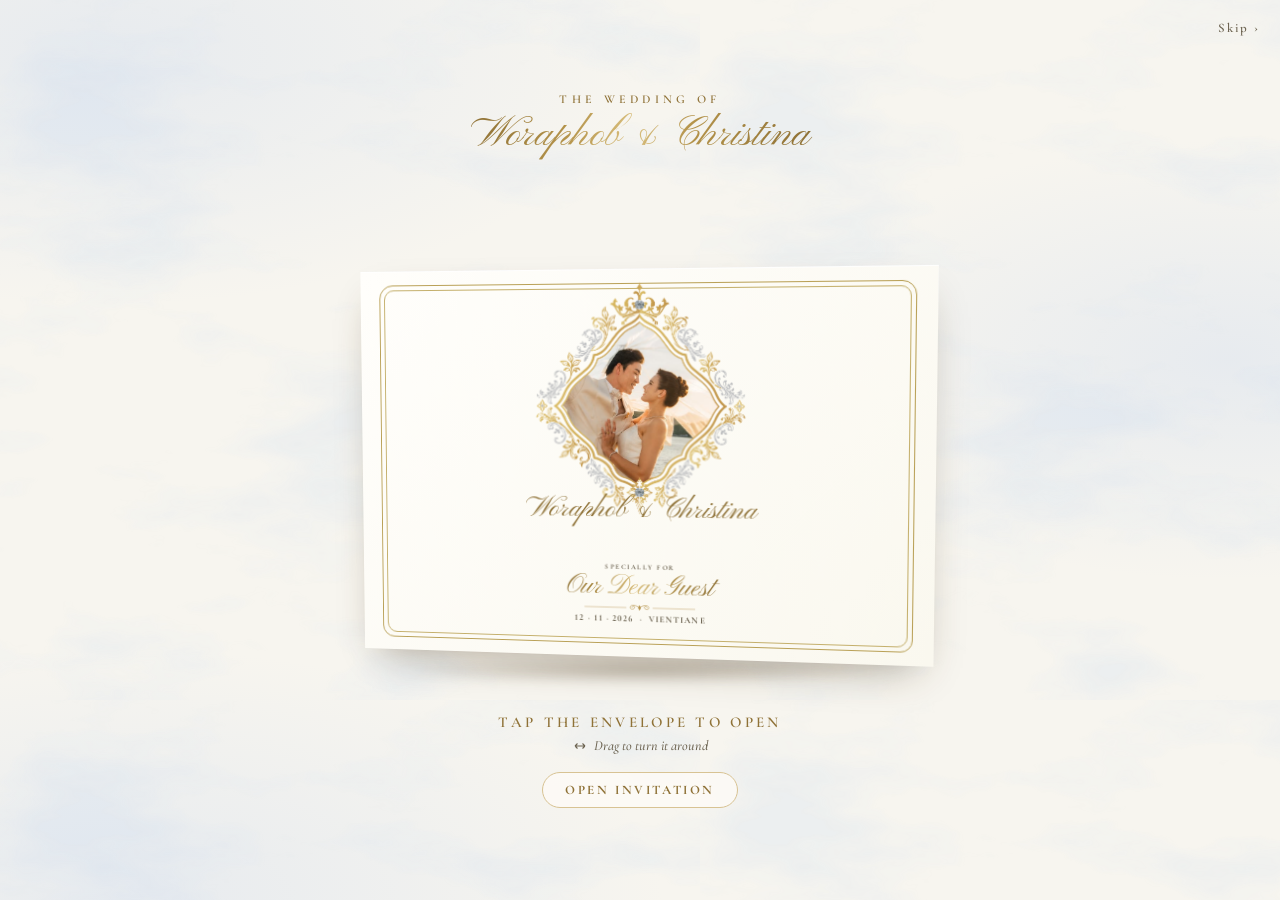
==== commit 5a50ecc3: "Use supplied BillionCard frame and WT envelope crest" ====
--- a/index.html
+++ b/index.html
@@ -460,217 +460,11 @@
         <!-- FRONT: guest name -->
         <div class="face front paper">
           <div class="f-frame"></div>
-          <svg class="envelope-portrait" viewBox="0 0 420 420" role="img"
-          aria-label="Woraphob and Christina in an ornate gold frame">
-          <defs><linearGradient id="gGold" x1="0" y1="0" x2="1" y2="1">
-        <stop offset="0" stop-color="#e6c877" />
-        <stop offset=".22" stop-color="#b38a36" />
-        <stop offset=".42" stop-color="#ecd28a" />
-        <stop offset=".62" stop-color="#a47c2e" />
-        <stop offset=".82" stop-color="#d2ad5c" />
-        <stop offset="1" stop-color="#86652a" />
-      </linearGradient>
-            <radialGradient id="gStone" cx=".38" cy=".32" r=".75">
-              <stop offset="0" stop-color="#ffffff" />
-              <stop offset=".35" stop-color="#eef1f5" />
-              <stop offset=".72" stop-color="#bfc6cf" />
-              <stop offset="1" stop-color="#858e9b" />
-            </radialGradient>
-            <linearGradient id="gSilver" x1="0" y1="0" x2="0" y2="1">
-              <stop offset="0" stop-color="#f7f8fa" />
-              <stop offset=".35" stop-color="#d3d8de" />
-              <stop offset="1" stop-color="#8f97a3" />
-            </linearGradient>
-
-            <!-- metallic bevel for the gold -->
-            <filter id="fGold" x="-15%" y="-15%" width="130%" height="130%" color-interpolation-filters="sRGB">
-              <feGaussianBlur in="SourceAlpha" stdDeviation="1" result="blur" />
-              <feSpecularLighting in="blur" surfaceScale="2.4" specularConstant=".9" specularExponent="22"
-                lighting-color="#fffae6" result="spec">
-                <feDistantLight azimuth="235" elevation="48" />
-              </feSpecularLighting>
-              <feComposite in="spec" in2="SourceAlpha" operator="in" result="specIn" />
-              <feComposite in="SourceGraphic" in2="specIn" operator="arithmetic" k1="0" k2="1" k3=".45" k4="0"
-                result="lit" />
-              <feDropShadow in="lit" dx=".5" dy="1.2" stdDeviation="1" flood-color="#6a4e1c" flood-opacity=".38" />
-            </filter>
-            <filter id="fSilver" x="-15%" y="-15%" width="130%" height="130%" color-interpolation-filters="sRGB">
-              <feGaussianBlur in="SourceAlpha" stdDeviation=".9" result="blur" />
-              <feSpecularLighting in="blur" surfaceScale="2" specularConstant=".8" specularExponent="14"
-                lighting-color="#ffffff" result="spec">
-                <feDistantLight azimuth="235" elevation="50" />
-              </feSpecularLighting>
-              <feComposite in="spec" in2="SourceAlpha" operator="in" result="specIn" />
-              <feComposite in="SourceGraphic" in2="specIn" operator="arithmetic" k1="0" k2="1" k3=".35" k4="0"
-                result="lit" />
-              <feDropShadow in="lit" dx=".4" dy="1" stdDeviation=".9" flood-color="#5d6470" flood-opacity=".3" />
-            </filter>
-            <filter id="fGlow" x="-10%" y="-10%" width="120%" height="120%">
-              <feGaussianBlur stdDeviation="5" />
-            </filter>
-
-            <!-- photo opening: four arches with pointed peaks, joined by diagonal lobes -->
-            <path id="pOpen" pathLength="1"
-              d="M210,64 C202,69 192,73 180,74.5 C158,77 138,83 124,93 C120,80 100,78 89,89 C78,100 80,120 93,124 C83,138 77,158 74.5,180 C73,192 69,202 64,210 C69,218 73,228 74.5,240 C77,262 83,282 93,296 C80,300 78,320 89,331 C100,342 120,340 124,327 C138,337 158,343 180,345.5 C192,347 202,351 210,356 C218,351 228,347 240,345.5 C262,343 282,337 296,327 C300,340 320,342 331,331 C342,320 340,300 327,296 C337,282 343,262 345.5,240 C347,228 351,218 356,210 C351,202 347,192 345.5,180 C343,158 337,138 327,124 C340,120 342,100 331,89 C320,78 300,80 296,93 C282,83 262,77 240,74.5 C228,73 218,69 210,64 Z" />
-            <clipPath id="clipOpen">
-              <path
-                d="M210,64 C202,69 192,73 180,74.5 C158,77 138,83 124,93 C120,80 100,78 89,89 C78,100 80,120 93,124 C83,138 77,158 74.5,180 C73,192 69,202 64,210 C69,218 73,228 74.5,240 C77,262 83,282 93,296 C80,300 78,320 89,331 C100,342 120,340 124,327 C138,337 158,343 180,345.5 C192,347 202,351 210,356 C218,351 228,347 240,345.5 C262,343 282,337 296,327 C300,340 320,342 331,331 C342,320 340,300 327,296 C337,282 343,262 345.5,240 C347,228 351,218 356,210 C351,202 347,192 345.5,180 C343,158 337,138 327,124 C340,120 342,100 331,89 C320,78 300,80 296,93 C282,83 262,77 240,74.5 C228,73 218,69 210,64 Z" />
-            </clipPath>
-
-            <!-- acanthus leaf, base at 0,0 pointing +x -->
-            <path id="pLeaf"
-              d="M0,0 C4,-8 10,-12 16,-10 C16,-16 22,-19 27,-15 C29,-20 36,-20 38,-15 C42,-15 46,-10 46,-5 C40,-4 36,0 30,1 C32,5 28,9 22,6 C20,10 12,10 10,5 C6,6 2,4 0,0 Z" />
-            <g id="leafS">
-              <use href="#pLeaf" fill="url(#gSilver)" stroke="#8b93a0" stroke-width=".8" />
-              <path
-                d="M3,0 C14,-3 28,-5 44,-6 M16,-3 C18,-7 22,-10 25,-12 M26,-4 C29,-8 32,-11 35,-13 M14,-1 C16,2 18,4 21,5"
-                fill="none" stroke="#858d99" stroke-width=".8" />
-            </g>
-            <g id="leafG">
-              <use href="#pLeaf" fill="url(#gGold)" />
-              <path d="M3,0 C14,-3 28,-5 44,-6" fill="none" stroke="#8a6b2f" stroke-width=".8" />
-            </g>
-
-            <!-- brilliant-cut stone in a gold setting -->
-            <symbol id="gem" viewBox="-14 -14 28 28">
-              <circle r="12.6" fill="url(#gGold)" stroke="#7a5f28" stroke-width=".6" />
-              <g fill="#e7cf8c" stroke="#7a5f28" stroke-width=".4">
-                <circle cx="7.6" cy="-7.6" r="2.3" />
-                <circle cx="-7.6" cy="-7.6" r="2.3" />
-                <circle cx="7.6" cy="7.6" r="2.3" />
-                <circle cx="-7.6" cy="7.6" r="2.3" />
-              </g>
-              <circle r="9.8" fill="url(#gStone)" stroke="#6f7784" stroke-width=".5" />
-              <path
-                d="M9.6 0L4.25 1.76L6.79 6.79L1.76 4.25L0 9.6L-1.76 4.25L-6.79 6.79L-4.25 1.76L-9.6 0L-4.25 -1.76L-6.79 -6.79L-1.76 -4.25L0 -9.6L1.76 -4.25L6.79 -6.79L4.25 -1.76Z"
-                fill="#ffffff" fill-opacity=".55" stroke="#8e96a2" stroke-width=".35" />
-              <polygon points="4.25,1.76 1.76,4.25 -1.76,4.25 -4.25,1.76 -4.25,-1.76 -1.76,-4.25 1.76,-4.25 4.25,-1.76"
-                fill="#f4f6f9" stroke="#9aa2ad" stroke-width=".4" />
-              <g stroke="#ffffff" stroke-width=".4" stroke-opacity=".9">
-                <path
-                  d="M4.25 1.76L8.87 3.67M1.76 4.25L3.67 8.87M-1.76 4.25L-3.67 8.87M-4.25 1.76L-8.87 3.67M-4.25 -1.76L-8.87 -3.67M-1.76 -4.25L-3.67 -8.87M1.76 -4.25L3.67 -8.87M4.25 -1.76L8.87 -3.67" />
-              </g>
-              <path d="M3 5.5 L7 2 L5 7 Z M-6 -3 L-3 -6 L-7 -6 Z" fill="#7d8694" fill-opacity=".45" />
-              <path d="M-3.4 -7.2 L-2.7 -4.6 L-0.2 -3.9 L-2.7 -3.2 L-3.4 -0.6 L-4.1 -3.2 L-6.6 -3.9 L-4.1 -4.6 Z"
-                fill="#fff" />
-            </symbol>
-
-            <!-- ===== one quadrant of silver filigree (top-left), mirrored into four ===== -->
-            <g id="silverQuad">
-              <g transform="translate(210 210)">
-                <g id="silverHalf">
-                  <use href="#leafS" transform="translate(-106 -136) rotate(-118) scale(.92)" />
-                  <use href="#leafS" transform="translate(-86 -134) rotate(-97) scale(.62)" />
-                  <use href="#leafS" transform="translate(-16 -152) rotate(188) scale(.56)" />
-                  <use href="#leafS" transform="translate(-62 -141) rotate(-156) scale(.5)" />
-                  <use href="#leafS" transform="translate(-34 -148) rotate(-122) scale(.46) scale(1 -1)" />
-                </g>
-                <use href="#silverHalf" transform="matrix(0 1 1 0 0 0)" />
-                <use href="#leafS" transform="translate(-124 -124) rotate(-135) scale(1.1)" />
-                <use href="#leafS" transform="translate(-127 -121) rotate(-166) scale(.72)" />
-                <use href="#leafS" transform="translate(-121 -127) rotate(-104) scale(.72) scale(1 -1)" />
-                <!-- side tip spear (upper half; mirrored below) -->
-                <path d="M-160 0 C-167 -8 -184 -9.5 -206 0 Z" fill="url(#gSilver)" stroke="#b08d44"
-                  stroke-width="1.1" />
-              </g>
-            </g>
-
-            <!-- ===== one quadrant of gold scrollwork (top-left), mirrored into four ===== -->
-            <g id="goldQuad">
-              <g transform="translate(210 210)">
-                <g id="goldHalf" fill="none" stroke="url(#gGold)" stroke-linecap="round">
-                  <!-- S1: large C-scroll sweeping from the gem and curling onto the band -->
-                  <path
-                    d="M-12 -153 C-22 -163 -38 -170 -54 -168 C-70 -166 -76 -153 -66 -148 C-58 -145 -54 -153 -59 -156"
-                    stroke-width="4.2" />
-                  <path d="M-20 -159 C-32 -165 -46 -165 -55 -161" stroke-width="1.4" />
-                  <!-- S2: tendril curling up -->
-                  <path d="M-46 -168 C-50 -179 -60 -185 -68 -182 C-75 -179 -73 -171 -67 -173" stroke-width="3" />
-                  <!-- S3: scroll above the lobe -->
-                  <path
-                    d="M-78 -140 C-88 -146 -97 -156 -98 -166 C-99 -175 -90 -178 -86 -172 C-83 -167 -88 -163 -91 -166"
-                    stroke-width="3.6" />
-                  <!-- S4: curl beside the diagonal (pairs with its mirror) -->
-                  <path
-                    d="M-106 -142 C-110 -154 -120 -164 -132 -164 C-142 -164 -144 -152 -136 -151 C-131 -150 -130 -156 -134 -157"
-                    stroke-width="3.4" />
-                  <g fill="url(#gGold)" stroke="none">
-                    <circle cx="-59" cy="-156" r="3" />
-                    <circle cx="-67" cy="-173" r="2.4" />
-                    <circle cx="-91" cy="-166" r="2.7" />
-                    <circle cx="-134" cy="-157" r="2.6" />
-                    <!-- pendant drop under the gem (half) -->
-                    <path d="M0 -137 C-4.5 -133 -6 -127 0 -119 Z" />
-                  </g>
-                  <use href="#leafG" stroke="none" transform="translate(-34 -168) rotate(-160) scale(.46)" />
-                  <use href="#leafG" stroke="none" transform="translate(-80 -146) rotate(-128) scale(.4)" />
-                </g>
-                <use href="#goldHalf" transform="matrix(0 1 1 0 0 0)" />
-                <!-- diagonal gold leaf between the paired curls -->
-                <use href="#leafG" transform="translate(-126 -126) rotate(-135) scale(.56)" />
-
-                <!-- top finial: half fleur-de-lis -->
-                <g fill="url(#gGold)">
-                  <path d="M0 -159.5 L-8 -159.5 C-9.5 -161.5 -9.5 -164 -8 -165.5 L0 -165.5 Z" />
-                  <path d="M0 -165.5 C-4 -171 -9.5 -180 -8.5 -189 C-7.5 -195 -4 -199 0 -206 Z" />
-                  <circle cx="0" cy="-210" r="2.6" />
-                </g>
-                <path
-                  d="M-3.5 -166 C-8 -179 -16 -191 -24 -190 C-32 -189 -31.5 -178 -24.5 -178 C-20.5 -178 -19.5 -183 -23 -184.5"
-                  fill="none" stroke="url(#gGold)" stroke-width="3" stroke-linecap="round" />
-                <circle cx="-23" cy="-184.5" r="2.2" fill="url(#gGold)" />
-
-                <!-- side tip: collar + curls (upper half) -->
-                <path d="M-156 0 L-156 -6 C-159.5 -6 -162 -3 -162 0 Z" fill="url(#gGold)" />
-                <path d="M-165 -6 C-172 -14 -186 -16 -191.5 -9.5 C-194.5 -5 -190.5 -0.5 -187 -3.5" fill="none"
-                  stroke="url(#gGold)" stroke-width="2.6" stroke-linecap="round" />
-                <circle cx="-209.5" cy="0" r="2.5" fill="url(#gGold)" />
-              </g>
-            </g>
-          </defs>
-
-          <!-- silver filigree behind -->
-          <g class="fr-silver" filter="url(#fSilver)">
-            <use href="#silverQuad" />
-            <use href="#silverQuad" transform="translate(420 0) scale(-1 1)" />
-            <use href="#silverQuad" transform="translate(0 420) scale(1 -1)" />
-            <use href="#silverQuad" transform="translate(420 420) scale(-1 -1)" />
-          </g>
-
-          <!-- main gold band (draws in) -->
-          <g filter="url(#fGold)">
-            <use href="#pOpen" class="band-draw" fill="none" stroke="url(#gGold)" stroke-width="13"
-              stroke-linejoin="round" />
-            <use href="#pOpen" class="band-draw" fill="none" stroke="#fbf5e8" stroke-width="6"
-              stroke-linejoin="round" />
-          </g>
-
-          <!-- photo -->
-          <g class="fr-photo" clip-path="url(#clipOpen)">
-            <rect x="60" y="60" width="300" height="300" fill="#f1eadb" />
-            <image href="images/groom-bride.jpeg" x="-274" y="-137" width="952" height="635"
-              preserveAspectRatio="xMidYMid slice" />
-            <use href="#pOpen" fill="none" stroke="#fffdf7" stroke-width="14" opacity=".6" filter="url(#fGlow)" />
-          </g>
-          <use href="#pOpen" class="band-draw" fill="none" stroke="url(#gGold)" stroke-width="2.4"
-            stroke-linejoin="round" />
-
-          <!-- gold scrollwork -->
-          <g class="fr-orn" filter="url(#fGold)">
-            <use href="#goldQuad" />
-            <use href="#goldQuad" transform="translate(420 0) scale(-1 1)" />
-            <use href="#goldQuad" transform="translate(0 420) scale(1 -1)" />
-            <use href="#goldQuad" transform="translate(420 420) scale(-1 -1)" />
-          </g>
-
-          <!-- stones -->
-          <g class="fr-gems" filter="drop-shadow(0 1px 1.5px rgba(80,60,20,.4))">
-            <use href="#gem" x="195" y="47" width="30" height="30" />
-            <use href="#gem" x="195" y="343" width="30" height="30" />
-            <use href="#gem" x="47" y="195" width="30" height="30" />
-            <use href="#gem" x="343" y="195" width="30" height="30" />
-          </g>
-        </svg><p class="envelope-names">Woraphob &amp; Christina</p><div class="addr">
+          <svg class="envelope-portrait" viewBox="75 138 433 473" role="img" aria-label="Woraphob and Christina in the original BillionCard gold and silver frame">
+  <defs><clipPath id="envelopePhoto"><path transform="matrix(1,0,0,-1,274.7119,225.38684)" d="M16.769 13.346 L0 0-.287-.153C-2.415-1.285-4.611-2.455-6.853-3.539-18.193-9.029-26.778-18.787-34.366-28.513-36.505-31.255-38.592-34.049-40.677-36.841-43.384-40.463-46.18-44.208-49.076-47.813-55.25-55.499-62.944-60.637-71.899-63.069-72.678-63.296-73.523-63.485-74.41-63.633L-74.438-63.835-74.473-64.012C-75.749-70.387-78.125-76.218-81.533-81.345-83.901-84.905-86.779-88.185-90.089-91.092-93.691-94.257-97.435-97.314-101.055-100.271-103.81-102.521-106.659-104.847-109.389-107.176-119.143-115.499-128.931-124.921-134.459-137.407-135.527-139.824-136.685-142.203-137.804-144.502L-137.989-144.88C-141.977-153.075-146.787-159.455-152.638-164.288-145.726-170.161-140.113-177.887-135.106-188.376-132.431-193.978-129.852-198.739-127.219-202.934-122.804-209.964-116.803-215.675-110.975-220.803-107.372-223.972-103.615-227.133-99.984-230.188-97.039-232.667-94.095-235.144-91.185-237.662-82.544-245.138-77.256-253.398-75.018-262.91-74.723-264.162-74.477-265.48-74.287-266.833-66.197-268.984-47.021-275.821-39.653-293.543-34.054-307.021-23.802-312.238-16.189-314.241-13.86-314.853-3.785-317.797 5.27-324.902L16.769 -330.814Z"/><path transform="matrix(1,0,0,-1,308.2499,225.38684)" d="M-16.769 13.346 L0 0 .286-.153C2.414-1.285 4.611-2.455 6.853-3.539 18.193-9.029 26.778-18.787 34.365-28.513 36.505-31.255 38.592-34.049 40.677-36.841 43.383-40.463 46.18-44.208 49.075-47.813 55.25-55.499 62.944-60.637 71.9-63.069 72.678-63.296 73.523-63.485 74.41-63.633L74.438-63.835 74.473-64.012C75.749-70.387 78.124-76.218 81.532-81.345 83.901-84.905 86.778-88.185 90.089-91.092 93.691-94.257 97.436-97.314 101.055-100.271 103.81-102.521 106.658-104.847 109.389-107.176 119.143-115.499 128.931-124.921 134.458-137.407 135.527-139.824 136.685-142.203 137.804-144.502L137.989-144.88C141.977-153.075 146.786-159.455 152.638-164.288 145.726-170.161 140.113-177.887 135.106-188.376 132.431-193.978 129.852-198.739 127.219-202.934 122.804-209.964 116.803-215.675 110.975-220.803 107.371-223.972 103.614-227.133 99.984-230.188 97.038-232.667 94.095-235.144 91.185-237.662 82.544-245.138 77.256-253.398 75.018-262.91 74.723-264.162 74.477-265.48 74.286-266.833 66.196-268.984 47.021-275.821 39.652-293.543 34.054-307.021 23.802-312.238 16.19-314.241 13.859-314.853 3.785-317.797-5.27-324.902L-16.769 -330.814Z"/></clipPath></defs>
+  <image href="images/groom-bride.jpeg" x="-270" y="-17" width="1105" height="737" preserveAspectRatio="xMidYMid slice" clip-path="url(#envelopePhoto)"/>
+  <image href="images/billioncard-frame.png" x="75" y="138" width="433" height="473"/>
+</svg><p class="envelope-names">Woraphob &amp; Christina</p><div class="addr">
             <span class="for">SPECIALLY FOR</span>
             <p class="guest" id="guestName">Our Dear Guest</p>
             <svg class="rule" viewBox="0 0 320 22" aria-hidden="true" preserveAspectRatio="xMidYMid meet">
@@ -726,7 +520,7 @@
 
               </svg>
             </div>
-            <div class="flap-in"><svg viewBox="0 0 142 60" preserveAspectRatio="none" aria-hidden="true"><path d="M0 0H142V14C142 20 137 22 135 22C132 23 134 35 122 36C116 37 122 44 112 46C107 47 105 45 104 52L101 53L100.5 55Q71 64 41.5 55L41 53L38 52C37 45 35 47 30 46C20 44 26 37 20 36C8 35 10 23 7 22C5 22 0 20 0 14Z" transform="translate(0 60) scale(1 -1)" fill="#e7edf7"/></svg></div><div class="seal" aria-hidden="true"><svg viewBox="0 0 100 120" aria-hidden="true"><g fill="none" stroke="#b4934a" stroke-width="1"><path d="M50 5C42 17 18 9 22 30C4 34 18 48 8 60C18 73 4 88 22 92C18 111 42 104 50 116C58 104 82 111 78 92C96 88 82 73 92 60C82 48 96 34 78 30C82 9 58 17 50 5Z"/><g transform="translate(0 0) scale(1 1)"><path d="M48 12C36 24 21 15 26 35C13 36 24 51 14 61C25 71 14 89 28 91C22 105 40 99 48 109 M25 34C38 19 40 38 30 35 M19 58C36 39 35 65 23 57 M25 89C40 75 42 97 30 93 M29 22C18 6 9 24 23 25 M17 43C1 32 4 55 17 51 M16 73C2 64 3 87 18 82 M32 100C16 115 9 95 23 95"/></g><g transform="translate(100 0) scale(-1 1)"><path d="M48 12C36 24 21 15 26 35C13 36 24 51 14 61C25 71 14 89 28 91C22 105 40 99 48 109 M25 34C38 19 40 38 30 35 M19 58C36 39 35 65 23 57 M25 89C40 75 42 97 30 93 M29 22C18 6 9 24 23 25 M17 43C1 32 4 55 17 51 M16 73C2 64 3 87 18 82 M32 100C16 115 9 95 23 95"/></g></g><text x="50" y="76" text-anchor="middle" font-family="Pinyon Script, cursive" font-size="41" fill="#b4934a">W C</text></svg></div>
+            <div class="flap-in"><svg viewBox="0 0 142 60" preserveAspectRatio="none" aria-hidden="true"><path d="M0 0H142V14C142 20 137 22 135 22C132 23 134 35 122 36C116 37 122 44 112 46C107 47 105 45 104 52L101 53L100.5 55Q71 64 41.5 55L41 53L38 52C37 45 35 47 30 46C20 44 26 37 20 36C8 35 10 23 7 22C5 22 0 20 0 14Z" transform="translate(0 60) scale(1 -1)" fill="#e7edf7"/></svg></div><div class="seal" aria-hidden="true"><img src="images/billioncard-wt-logo.svg" alt="" width="308" height="369" style="display:block;width:100%;height:100%;object-fit:contain"></div>
           </div>
         </div>
       </div>
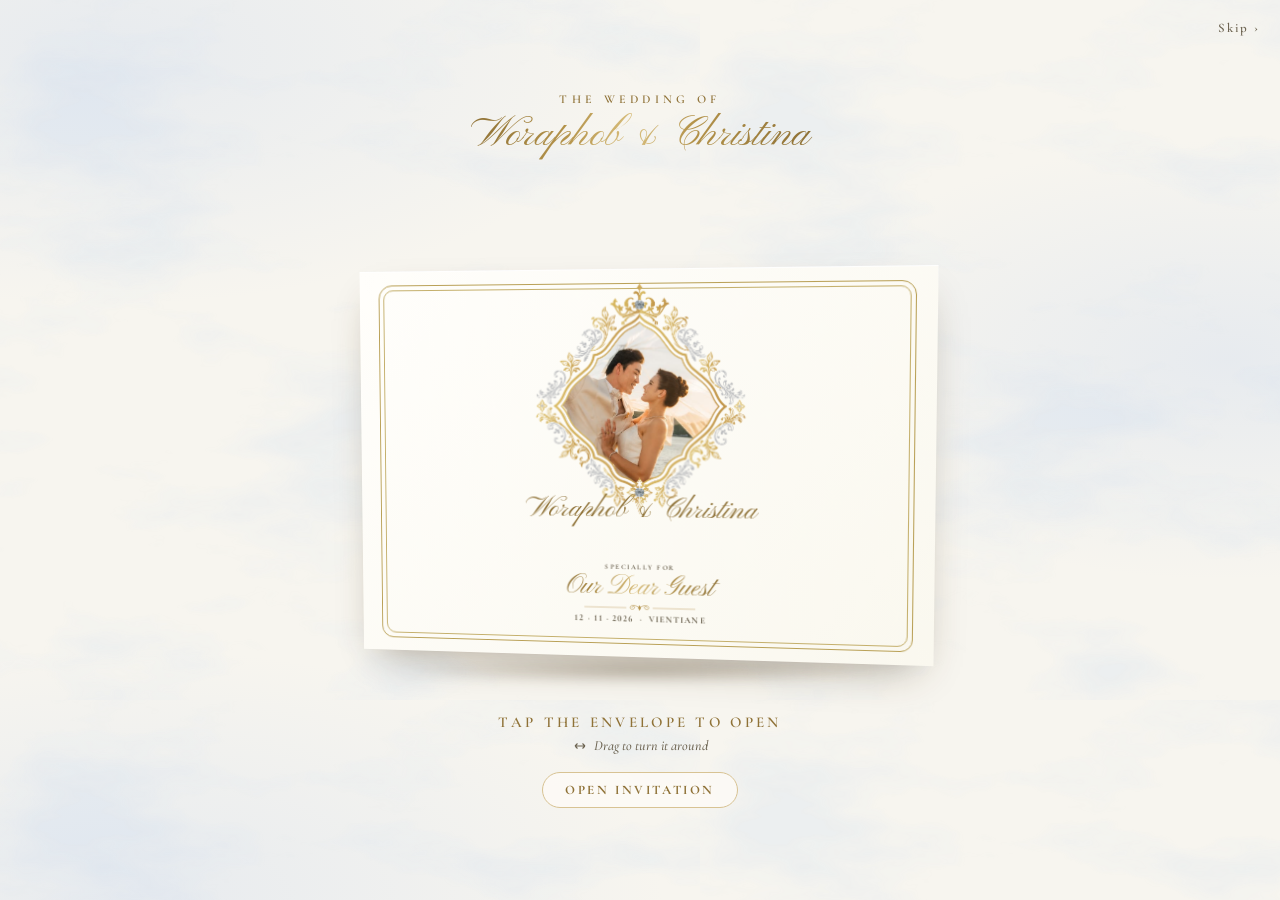
==== commit e4106332: "Smoothly reveal wedding frame and photo after loading" ====
--- a/index.html
+++ b/index.html
@@ -445,6 +445,8 @@
 .card { border-radius:30% 30% 4px 4px / 12% 12% 4px 4px; }
 @media(max-height:650px){.scene{margin:50px 0 26px}.page{padding-top:45px}.couple{font-size:30px}}
 </style>
+<link rel="stylesheet" href="assets/portrait-reveal.css">
+<script src="assets/portrait-reveal.js"></script>
 </head>
 <body>
   <a class="skip" id="skip" href="invitation.html">Skip ›</a>
--- a/assets/portrait-reveal.css
+++ b/assets/portrait-reveal.css
@@ -0,0 +1,8 @@
+/* Shared by the envelope and invitation; only hide when the controller runs. */
+html.portrait-loading .envelope-portrait > image,
+html.portrait-loading .frame-svg > image { opacity: 0; }
+.envelope-portrait, .frame-svg { transform-origin: center; transform-box: fill-box; }
+@media (prefers-reduced-motion: reduce) {
+  html.portrait-loading .envelope-portrait > image,
+  html.portrait-loading .frame-svg > image { opacity: 1; }
+}
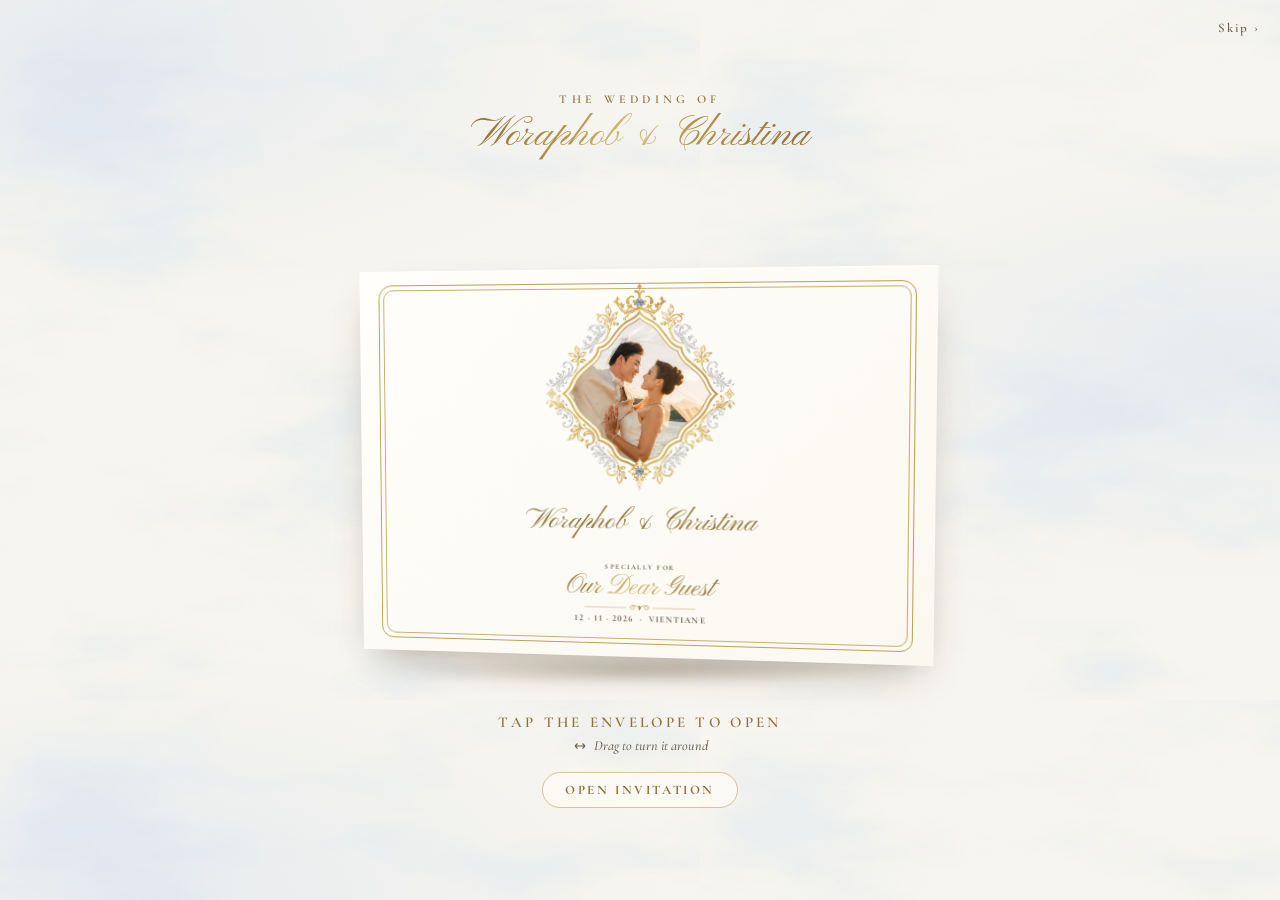
==== commit c34544f0: "Separate envelope portrait from couple names" ====
--- a/index.html
+++ b/index.html
@@ -431,8 +431,8 @@
 .face,.b-layer,.pocket { border-radius:0; }
 .f-frame { inset:3.5%; border-color:#b9a056; border-radius:14px 14px 12px 12px; }
 .f-frame::after { border-color:#c4af6b; border-radius:10px; }
-.envelope-portrait { position:absolute; width:43%;height:60%;left:28.5%;top:3%;overflow:visible; }
-.envelope-names { position:absolute;top:57%;left:4%;right:4%;margin:0;color:var(--gold-dark);font-family:var(--script);font-size:clamp(17px,4.8vw,29px); }
+.envelope-portrait { position:absolute; width:43%;height:54%;left:28.5%;top:3%;overflow:visible; }
+.envelope-names { position:absolute;top:61%;line-height:1.1;left:4%;right:4%;margin:0;color:var(--gold-dark);font-family:var(--script);font-size:clamp(17px,4.8vw,29px); }
 .addr { inset:72% 12% 5%;justify-content:center; }
 .addr .for { font-size:7px;letter-spacing:.22em; }
 .guest { font-size:clamp(18px,5vw,28px);line-height:1.05; }
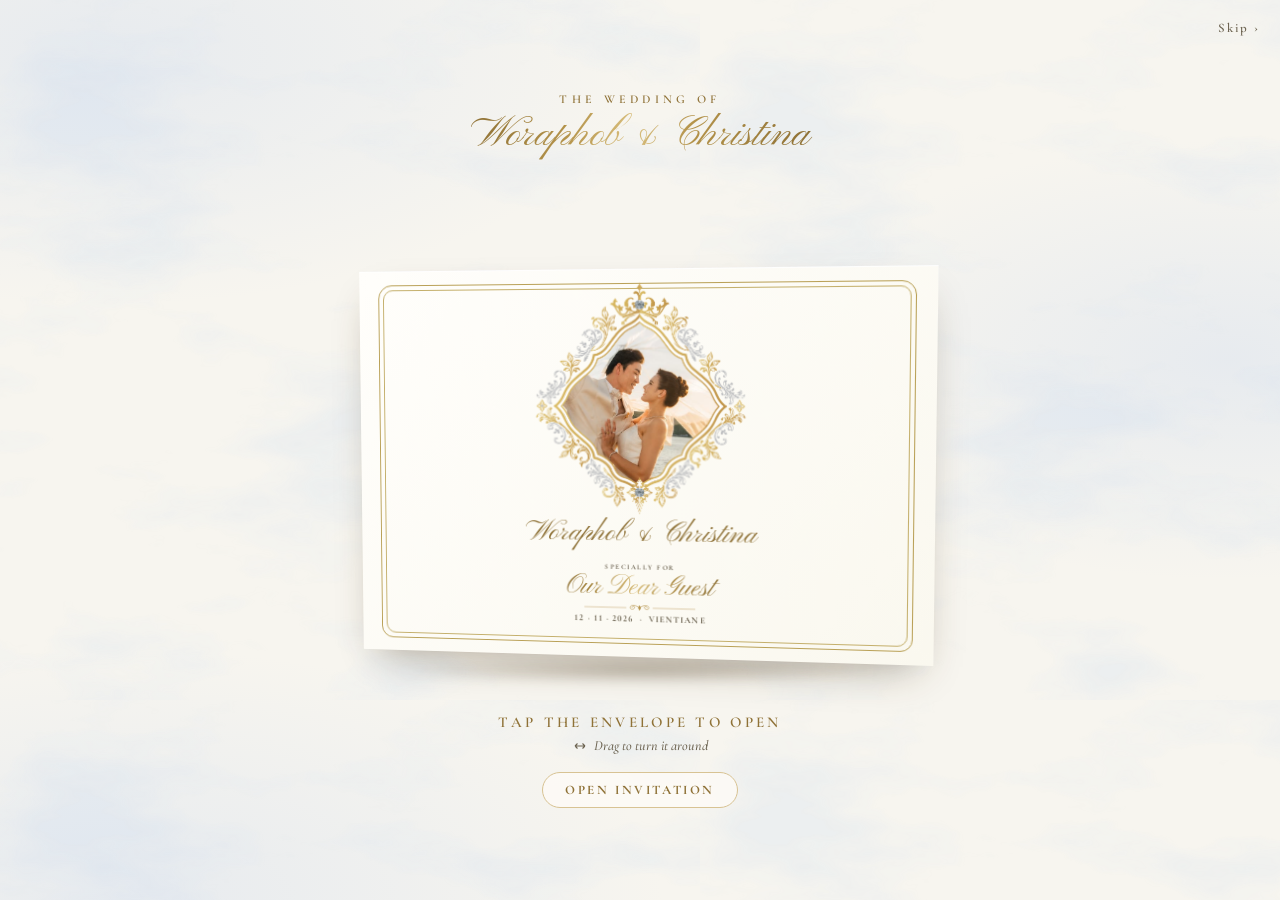
==== commit 258137df: "Keep original envelope frame size and lower couple names" ====
--- a/index.html
+++ b/index.html
@@ -431,8 +431,8 @@
 .face,.b-layer,.pocket { border-radius:0; }
 .f-frame { inset:3.5%; border-color:#b9a056; border-radius:14px 14px 12px 12px; }
 .f-frame::after { border-color:#c4af6b; border-radius:10px; }
-.envelope-portrait { position:absolute; width:43%;height:54%;left:28.5%;top:3%;overflow:visible; }
-.envelope-names { position:absolute;top:61%;line-height:1.1;left:4%;right:4%;margin:0;color:var(--gold-dark);font-family:var(--script);font-size:clamp(17px,4.8vw,29px); }
+.envelope-portrait { position:absolute; width:43%;height:60%;left:28.5%;top:3%;overflow:visible; }
+.envelope-names { position:absolute;top:64%;line-height:1.1;left:4%;right:4%;margin:0;color:var(--gold-dark);font-family:var(--script);font-size:clamp(17px,4.8vw,29px); }
 .addr { inset:72% 12% 5%;justify-content:center; }
 .addr .for { font-size:7px;letter-spacing:.22em; }
 .guest { font-size:clamp(18px,5vw,28px);line-height:1.05; }
